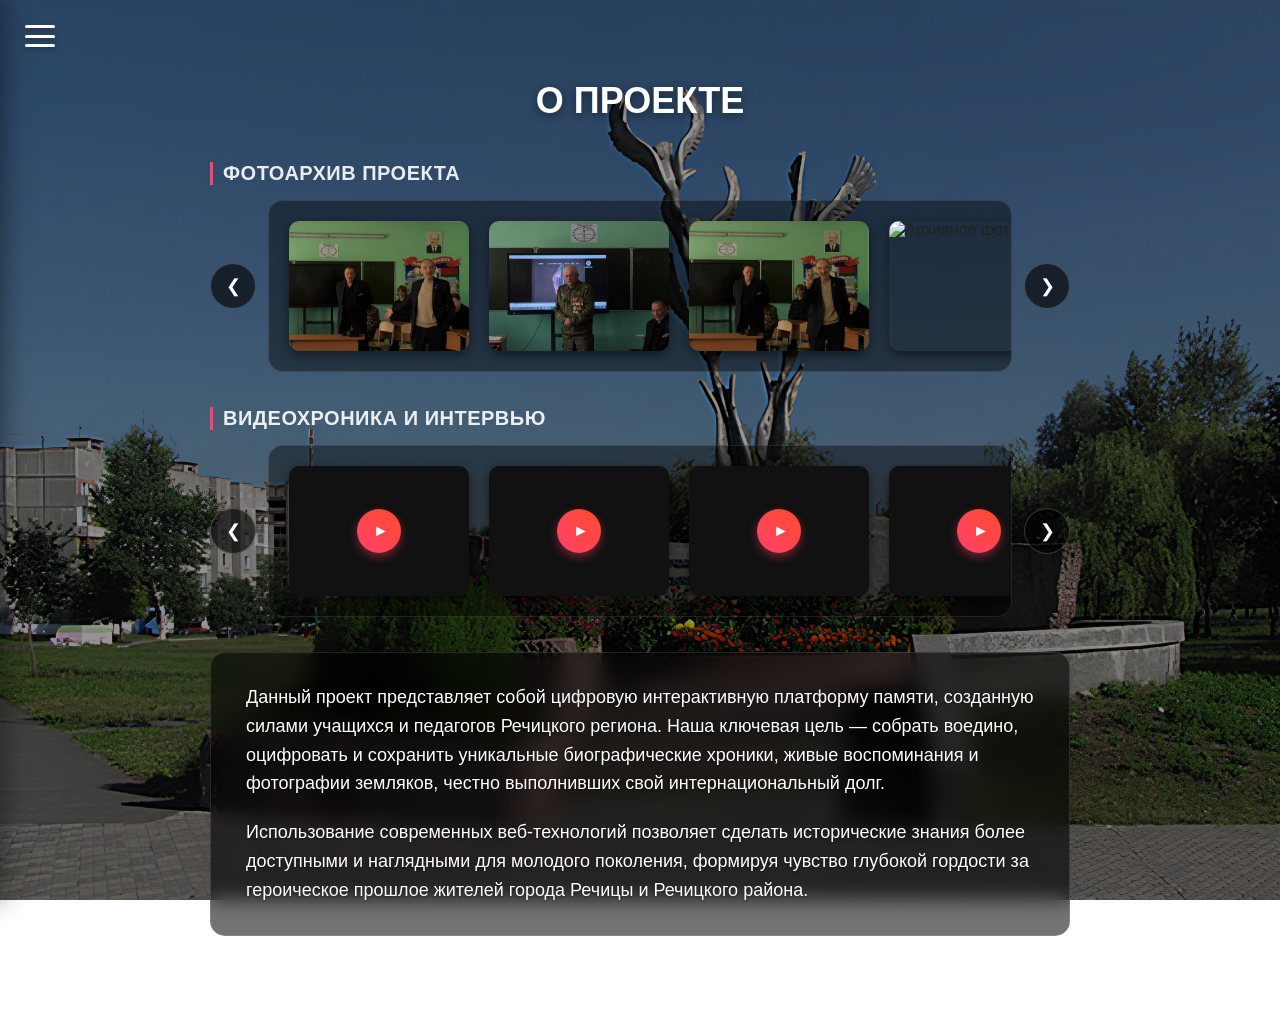
==== about.html @ 175cace3 "Add files via upload" ====
<!DOCTYPE html>
<html lang="ru">
<head>
    <meta charset="UTF-8">
    <meta name="viewport" content="width=device-width, initial-scale=1.0">
    <title>О проекте — У каждого времени свои герои</title>
    <link rel="stylesheet" href="style.css">
    <link href="https://googleapis.com" rel="stylesheet">
</head>
<body>

    <!-- МЕХАНИКА ВЫЕЗЖАЮЩЕГО МЕНЮ -->
    <input type="checkbox" id="menu-toggle" class="menu-checkbox">
    <label for="menu-toggle" class="hamburger-btn">
        <span></span>
        <span></span>
        <span></span>
    </label>

    <nav class="side-menu">
        <ul class="menu-links">
            <li><a href="about.html" class="active">О проекте</a></li>
            <li><a href="index.html">Главная</a></li>
            <li><a href="arhiv.html">Архив</a></li>
            <li><a href="authors.html">Авторы проекта </a></li>
            <li><a href="contacts.html">Контактная информация</a></li>
        </ul>
    </nav>

    <!-- ОСНОВНОЙ КОНТЕНТ СТРАНИЦЫ -->
    <main class="authors-container">
        <h1 class="authors-title">О проекте</h1>

        <!-- ГОРИЗОНТАЛЬНАЯ ЛЕНТА С ФОТОГРАФИЯМИ -->
        <h2 class="section-subtitle">Фотоархив проекта</h2>
        <section class="slider-wrapper">
            <button class="slider-btn prev-btn" onclick="scrollSlider(this, -1)">&#10094;</button>
            <div class="photo-tape-container">
                <div class="photo-tape">
                    <img src="archive1.jpg" alt="Архивное фото 1" class="zoomable-item" onclick="openLightbox(this.src, 'img')">
                    <img src="archive2.jpg" alt="Архивное фото 2" class="zoomable-item" onclick="openLightbox(this.src, 'img')">
                    <img src="archive3.jpg" alt="Архивное фото 3" class="zoomable-item" onclick="openLightbox(this.src, 'img')">
                    <img src="archive4.jpg" alt="Архивное фото 4" class="zoomable-item" onclick="openLightbox(this.src, 'img')">
                    <img src="archive5.jpg" alt="Архивное фото 5" class="zoomable-item" onclick="openLightbox(this.src, 'img')">
                </div>
            </div>
            <button class="slider-btn next-btn" onclick="scrollSlider(this, 1)">&#10095;</button>
        </section>

        <!-- НОВАЯ ГОРИЗОНТАЛЬНАЯ ЛЕНТА С ВИДЕО -->
        <h2 class="section-subtitle">Видеохроника и интервью</h2>
        <section class="slider-wrapper">
            <button class="slider-btn prev-btn" onclick="scrollSlider(this, -1)">&#10094;</button>
            <div class="photo-tape-container">
                <div class="photo-tape">
                    <!-- Вместо картинок используются превью видео-заглушки (клик запускает лайтбокс) -->
                    <div class="video-preview-box" onclick="openLightbox('video1.mp4', 'video')">
                        <span class="play-icon">&#9658;</span>
                        <video src="video1.mp4" muted preload="metadata"></video>
                    </div>
                    <div class="video-preview-box" onclick="openLightbox('video2.mp4', 'video')">
                        <span class="play-icon">&#9658;</span>
                        <video src="video2.mp4" muted preload="metadata"></video>
                    </div>
                    <div class="video-preview-box" onclick="openLightbox('video3.mp4', 'video')">
                        <span class="play-icon">&#9658;</span>
                        <video src="video3.mp4" muted preload="metadata"></video>
                    </div>
                    <div class="video-preview-box" onclick="openLightbox('video4.mp4', 'video')">
                        <span class="play-icon">&#9658;</span>
                        <video src="video4.mp4" muted preload="metadata"></video>
                    </div>
                </div>
            </div>
            <button class="slider-btn next-btn" onclick="scrollSlider(this, 1)">&#10095;</button>
        </section>

        <!-- ТЕКСТОВОЕ ОПИСАНИЕ -->
        <article class="about-text-block">
            <p>Данный проект представляет собой цифровую интерактивную платформу памяти, созданную силами учащихся и педагогов Речицкого региона. Наша ключевая цель — собрать воедино, оцифровать и сохранить уникальные биографические хроники, живые воспоминания и фотографии земляков, честно выполнивших свой интернациональный долг.</p>
            <p>Использование современных веб-технологий позволяет сделать исторические знания более доступными и наглядными для молодого поколения, формируя чувство глубокой гордости за героическое прошлое жителей города Речицы и Речицкого района.</p>
        </article>
    </main>

    <!-- ПОДВАЛ -->
    <footer class="bottom-line">
        <p>© 2026 Сайт разработан при поддержке клуба "БАГОР" ГУО "Средняя школа №7 г.Речицы"</p>
    </footer>

    <!-- УНИВЕРСАЛЬНОЕ МОДАЛЬНОЕ ОКНО ДЛЯ ПРОСМОТРА (ФОТО И ВИДЕО) -->
    <div id="photo-lightbox" class="lightbox" onclick="closeLightbox(event)">
        <span class="lightbox-close" onclick="closeLightbox(event)">&times;</span>
        
        <!-- Контейнер для картинок -->
        <img class="lightbox-content" id="lightbox-img" alt="Полноэкранный просмотр" style="display: none;">
        
        <!-- Контейнер под кастомное полноэкранное видео (без гугловского меню скачивания) -->
        <video class="lightbox-content video-custom-player" id="lightbox-video" controls controlsList="nodownload nofullscreen noremoteplayback" style="display: none;"></video>
    </div>

    <!-- УНИВЕРСАЛЬНЫЙ СКРИПТ УПРАВЛЕНИЯ -->
    <script>
        // Функция плавной прокрутки конкретной ленты (находит нужный контейнер относительно нажатой кнопки)
        function scrollSlider(buttonElement, direction) {
            const wrapper = buttonElement.closest('.slider-wrapper');
            const container = wrapper.querySelector('.photo-tape-container');
            const scrollAmount = 240; 
            if (container) {
                container.scrollBy({
                    left: direction * scrollAmount,
                    behavior: 'smooth'
                });
            }
        }

        // Функция открытия медиа (поддерживает типы 'img' и 'video')
        function openLightbox(src, type) {
            const lightbox = document.getElementById('photo-lightbox');
            const lightboxImg = document.getElementById('lightbox-img');
            const lightboxVideo = document.getElementById('lightbox-video');
            
            if (!lightbox) return;

            // Сбрасываем старые состояния
            lightboxImg.style.display = 'none';
            lightboxVideo.style.display = 'none';
            lightboxVideo.pause();

            if (type === 'img') {
                lightboxImg.src = src;
                lightboxImg.style.display = 'block';
            } else if (type === 'video') {
                lightboxVideo.src = src;
                lightboxVideo.style.display = 'block';
                lightboxVideo.play(); // Автозапуск при разворачивании
            }

            lightbox.style.display = 'flex'; 
            setTimeout(() => {
                lightbox.classList.add('active');
            }, 10);
            
            document.body.style.overflow = 'hidden'; 
        }

        // Функция закрытия с остановкой плеера
        function closeLightbox(event) {
            // Закрываем только если кликнули по фону или крестику (не по самому видео)
            if (event && event.target.id !== 'photo-lightbox' && !event.target.classList.contains('lightbox-close')) {
                return;
            }

            const lightbox = document.getElementById('photo-lightbox');
            const lightboxVideo = document.getElementById('lightbox-video');
            
            if (lightbox) {
                lightbox.classList.remove('active');
                if (lightboxVideo) {
                    lightboxVideo.pause(); // Ставим видео на паузу при сворачивании
                }
                setTimeout(() => {
                    lightbox.style.display = 'none';
                }, 300);
                
                document.body.style.overflow = ''; 
            }
        }

        // Закрытие по нажатию на клавишу Esc
        document.addEventListener('keydown', function(e) {
            if (e.key === 'Escape') {
                // Имитируем клик по фону для вызова закрытия
                const lightbox = document.getElementById('photo-lightbox');
                if(lightbox && lightbox.classList.contains('active')) {
                    lightbox.click();
                }
            }
        });
    </script>
</body>
</html>
---- style.css ----
/* ==========================================================================
   1. ОБЩИЕ СТИЛИ ДЛЯ ВСЕГО САЙТА (БАЗОВЫЕ НАСТРОЙКИ)
   ========================================================================== */
* {
    box-sizing: border-box;
}

body {
    margin: 0;
    padding: 0;
    font-family: Arial, sans-serif;
    color: #222222;
    background-image: linear-gradient(rgba(0,0,0,0.4), rgba(0,0,0,0.4)), url("background.jpg");
    background-size: cover;
    background-position: center;
    background-attachment: fixed;
    background-repeat: no-repeat;
    overflow-x: hidden;
}

/* Общий контейнер для страниц "Авторы" и "О проекте" */
.authors-container {
    max-width: 900px; 
    width: 100%;
    margin: 80px auto 40px auto; 
    padding: 0 20px;
}

/* Общие заголовки страниц */
.authors-title {
    font-family: 'Montserrat', sans-serif;
    font-size: 36px;
    font-weight: 800;
    text-transform: uppercase;
    color: #ffffff;
    margin-bottom: 40px;
    text-shadow: 0 3px 10px rgba(0, 0, 0, 0.5);
    text-align: center;
}

/* ==========================================================================
   2. МЕХАНИКА ВЫЕЗЖАЮЩЕГО МЕНЮ (ГАМБУРГЕР)
   ========================================================================== */
.menu-checkbox {
    display: none;
}

.hamburger-btn {
    position: fixed;
    top: 25px;
    left: 25px;
    width: 30px;
    height: 22px;
    display: flex;
    flex-direction: column;
    justify-content: space-between;
    cursor: pointer;
    z-index: 1000;
    transition: transform 0.3s ease;
}

.hamburger-btn span {
    display: block;
    width: 100%;
    height: 3px;
    background-color: #ffffff;
    border-radius: 2px;
    box-shadow: 0 2px 5px rgba(0,0,0,0.3);
    transition: all 0.3s ease-in-out;
}

.side-menu {
    position: fixed;
    top: 0;
    left: -280px; 
    width: 280px;
    height: 100vh;
    background-color: rgba(15, 15, 15, 0.6); 
    backdrop-filter: blur(15px);              
    -webkit-backdrop-filter: blur(15px);   
    padding: 90px 30px 30px 30px;
    box-shadow: 5px 0 25px rgba(0,0,0,0.4);
    border-right: 1px solid rgba(255, 255, 255, 0.08); 
    z-index: 999; 
    transition: left 0.4s cubic-bezier(0.1, 1, 0.1, 1); 
}

/* Анимация гамбургера при активации */
.menu-checkbox:checked ~ .side-menu {
    left: 0;
}

.menu-checkbox:checked ~ .hamburger-btn span:nth-child(1) {
    transform: translateY(9.5px) rotate(45deg);
}

.menu-checkbox:checked ~ .hamburger-btn span:nth-child(2) {
    opacity: 0; 
    transform: scale(0);
}

.menu-checkbox:checked ~ .hamburger-btn span:nth-child(3) {
    transform: translateY(-9.5px) rotate(-45deg);
}

/* Элементы навигации */
.menu-links {
    list-style: none;
    padding: 0;
    margin: 0;
}

.menu-links li {
    margin-bottom: 25px;
}

.menu-links a {
    font-family: 'Montserrat', sans-serif;
    font-size: 18px;
    font-weight: 700;
    color: rgba(255, 255, 255, 0.75);
    text-decoration: none;
    text-transform: uppercase;
    letter-spacing: 1px;
    transition: color 0.3s ease, padding-left 0.3s ease;
}

.menu-links a:hover {
    color: #ff4b2b; 
    padding-left: 8px; 
}

.menu-links a.active {
    color: #ffffff;
    border-left: 3px solid #ff416c;
    padding-left: 10px;
}

/* ==========================================================================
   3. ГЛАВНАЯ СТРАНИЦА (INDEX)
   ========================================================================== */
.main {
    min-height: 100vh;
    display: flex;
    flex-direction: column;
    justify-content: space-between; 
    align-items: center;
    text-align: center;
    color: white;
    padding: 20px 20px 15px 20px; 
}

.top-emblems {
    align-self: flex-start; 
    display: flex;
    align-items: center;
    gap: 20px;
    background-color: rgba(0, 0, 0, 0.35); 
    backdrop-filter: blur(5px);
    -webkit-backdrop-filter: blur(5px);
    padding: 10px 18px;
    border-radius: 10px;
    border: 1px solid rgba(255, 255, 255, 0.08);
    margin-left: 60px; 
    margin-top: 5px;   
    margin-bottom: 20px;
}

.emblems-wrapper {
    display: flex;
    gap: 20px;
}

.top-emblems .logo {
    width: 100px !important;       
    height: 100px !important;      
    object-fit: contain !important;
    filter: drop-shadow(0 2px 4px rgba(0,0,0,0.5));
}

.emblems-text {
    display: flex;
    flex-direction: column;
    text-align: left;
}

.emblems-text span {
    font-size: 14px;
    font-weight: bold;
    letter-spacing: 0.5px;
}

.emblems-text small {
    font-size: 11px;
    color: rgba(255, 255, 255, 0.7);
    margin-top: 2px;
}

.main-content {
    display: flex;
    flex-direction: column;
    align-items: center;
    max-width: 850px;
    width: 100%;
    margin-top: auto; 
    margin-bottom: auto; 
}

.main h1 {
    font-family: 'Montserrat', sans-serif;
    font-weight: 800;
    font-size: 52px;
    text-transform: uppercase;
    letter-spacing: 1px;
    text-shadow: 0 4px 12px rgba(0, 0, 0, 0.6);
    margin-top: 0;
    margin-bottom: 30px;
    line-height: 1.2;
}

.bottom-text {
    font-size: 18px;
    line-height: 1.6;
    margin-top: 0;
    margin-bottom: 35px;
    background-color: rgba(0, 0, 0, 0.55); 
    backdrop-filter: blur(10px);           
    -webkit-backdrop-filter: blur(10px);   
    padding: 24px 32px;                   
    border-radius: 12px;                  
    border: 1px solid rgba(255, 255, 255, 0.12); 
    text-shadow: 0 2px 4px rgba(0, 0, 0, 0.5);
}

.animated-btn {
    display: inline-block;
    padding: 15px 40px; 
    font-size: 18px;
    font-weight: bold;
    color: #ffffff;
    text-decoration: none;
    border-radius: 50px;
    background: linear-gradient(45deg, #ff416c, #ff4b2b);
    box-shadow: 0 4px 15px rgba(255, 75, 43, 0.3);
    cursor: pointer;
    transition: all 0.3s ease;
}

.animated-btn:hover {
    transform: translateY(-3px) scale(1.02);
    box-shadow: 0 8px 25px rgba(255, 75, 43, 0.5);
    filter: brightness(1.1);
}

.animated-btn:active {
    transform: translateY(-1px) scale(0.98);
    box-shadow: 0 2px 10px rgba(255, 75, 43, 0.4);
}

/* ==========================================================================
   4. СТРАНИЦА АРХИВА (ФИКС ВЫЕЗДА ЛЕНТ И ТЕКСТА ЗА РАМКИ КАРТОЧКИ)
   ========================================================================== */

/* Полупрозрачные карточки-плашки (идентичны странице Авторов) */
.transparent-card {
    display: grid;
    grid-template-columns: 220px minmax(0, 1fr); /* minmax(0, 1fr) — ЖЕСТКИЙ ФИКС: запрещает правой колонке раздуваться и выезжать за рамки */
    align-items: start;
    gap: 25px;
    box-sizing: border-box;
    background-color: rgba(0, 0, 0, 0.55);
    backdrop-filter: blur(10px);
    -webkit-backdrop-filter: blur(10px);
    padding: 20px;
    margin-bottom: 25px;
    border-radius: 15px;
    color: #ffffff;
    box-shadow: 0 8px 25px rgba(0, 0, 0, 0.4);
    width: 100%; /* Карточка строго держит ширину контейнера */
}

/* Рамка для портрета ветерана */
.archive-photo-box {
    width: 100%;
    aspect-ratio: 3 / 4;
    border-radius: 10px;
    overflow: hidden;
    box-shadow: 0 4px 12px rgba(0, 0, 0, 0.3);
}

.transparent-card .archive-photo-box .zoomable-item {
    width: 100%;
    height: 100%;
    object-fit: cover;
    cursor: zoom-in;
    transition: transform 0.3s ease;
}

/* Контейнер текстовых полей */
.transparent-card .text {
    display: flex;
    flex-direction: column;
    text-align: left;
    width: 100%; /* Текст не может быть шире колонки */
    overflow: hidden; /* Защита от вылезания букв */
}

.transparent-card .text h2 {
    font-family: 'Montserrat', sans-serif;
    font-weight: 700;
    font-size: 20px;
    color: #ffffff;
    margin: 0 0 5px 0;
    word-wrap: break-word; /* Если ФИО слишком длинное, оно перенесется, а не вылезет наружу */
}

/* Стилизация звания (Оригинальный фирменный красный цвет) */
.hero-rank {
    font-family: 'Montserrat', sans-serif;
    font-weight: 700;
    font-size: 13px;
    color: #ff4b2b;
    text-transform: uppercase;
    letter-spacing: 1px;
    margin-top: 0;
    margin-bottom: 15px;
}

.transparent-card .text p {
    font-size: 15px;
    line-height: 1.6;
    color: rgba(255, 255, 255, 0.85);
    margin: 15px 0 0 0;
    word-wrap: break-word; /* Фикс выезда длинного описания */
}

/* --- Внутренние мини-ленты (слайдеры) внутри карточек --- */
.card-mini-slider {
    width: 100%;
    margin-bottom: 12px;
    box-sizing: border-box;
}

.card-mini-slider:last-of-type {
    margin-bottom: 0;
}

/* Оболочка, изолирующая стрелки от основного грида */
.slider-inner-container {
    position: relative;
    display: flex;
    align-items: center;
    width: 100%;
}

.card-mini-slider .photo-tape-container {
    width: 100%;
    background-color: rgba(0, 0, 0, 0.25);
    padding: 8px 40px; /* Зазоры по бокам под абсолютные стрелки */
    border-radius: 8px;
    border: 1px solid rgba(255, 255, 255, 0.05);
    overflow-x: auto;
    scrollbar-width: none;
    box-sizing: border-box;
}

.card-mini-slider .photo-tape-container::-webkit-scrollbar {
    display: none;
}

.card-mini-slider .photo-tape {
    display: flex;
    gap: 12px;
    width: max-content; /* Картинки выстраиваются в линию внутри скрытого скролла */
}

/* Фиксированное центрирование стрелок прокрутки */
.card-mini-slider .slider-btn {
    position: absolute;
    top: 50%;
    transform: translateY(-50%);
    background: rgba(0, 0, 0, 0.7);
    border: 1px solid rgba(255, 255, 255, 0.15);
    color: #ffffff;
    font-size: 11px;
    width: 30px;
    height: 30px;
    border-radius: 50%;
    cursor: pointer;
    display: flex;
    align-items: center;
    justify-content: center;
    transition: all 0.2s ease;
    user-select: none;
    flex-shrink: 0;
    z-index: 5;
}

.card-mini-slider .prev-btn { left: 8px; }
.card-mini-slider .next-btn { right: 8px; }

.card-mini-slider .slider-btn:hover {
    background: #ff4b2b;
    border-color: #ff4b2b;
    transform: translateY(-50%) scale(1.1); 
    box-shadow: 0 0 10px rgba(255, 75, 43, 0.6);
}

/* Компактный размер элементов ленты внутри карточки */
.card-mini-slider .zoomable-item,
.card-mini-slider .video-preview-box {
    width: 110px;
    height: 75px;
    flex-shrink: 0;
    border-radius: 6px;
    box-shadow: 0 2px 6px rgba(0,0,0,0.3);
}

.card-mini-slider .video-preview-box {
    position: relative;
    background-color: #111111;
    overflow: hidden;
    cursor: zoom-in;
}

.card-mini-slider .video-preview-box video {
    width: 100%;
    height: 100%;
    object-fit: cover;
    opacity: 0.6;
}

.card-mini-slider .play-icon {
    position: absolute;
    top: 50%;
    left: 50%;
    transform: translate(-50%, -50%);
    width: 28px;
    height: 28px;
    background: linear-gradient(45deg, #ff416c, #ff4b2b);
    color: white;
    border-radius: 50%;
    display: flex;
    align-items: center;
    justify-content: center;
    font-size: 10px;
    padding-left: 2px;
    z-index: 2;
}

/* --- Механика скрытой биографии по кнопке --- */
.collapsible-wrapper {
    grid-column: 1 / -1;
    height: 0;
    overflow: hidden;
    transition: height 0.35s cubic-bezier(0.4, 0, 0.2, 1);
    width: 100%;
}

.collapsible-content {
    padding-top: 15px;
    border-top: 1px solid rgba(255, 255, 255, 0.1);
    margin-bottom: 5px;
}

.collapsible-content p {
    font-size: 15px;
    line-height: 1.6;
    color: rgba(255, 255, 255, 0.9);
    margin: 0;
    word-wrap: break-word; /* Фикс выезда текста развернутой биографии */
}

/* Кнопка "Узнать больше" */
.more-btn {
    grid-column: 1 / -1;
    justify-self: start;
    margin-top: 10px;
    padding: 10px 24px;
    font-family: 'Montserrat', sans-serif;
    font-size: 14px;
    font-weight: bold;
    color: #ffffff;
    text-transform: uppercase;
    letter-spacing: 0.5px;
    border: none;
    border-radius: 6px;
    background: linear-gradient(45deg, #ff416c, #ff4b2b);
    box-shadow: 0 4px 12px rgba(255, 75, 43, 0.2);
    cursor: pointer;
    transition: all 0.2s ease;
}

.more-btn:hover {
    transform: translateY(-2px);
    box-shadow: 0 6px 18px rgba(255, 75, 43, 0.4);
    filter: brightness(1.1);
}

.more-btn:active {
    transform: translateY(0);
}

/* --- Адаптивность для мобильных телефонов --- */
@media (max-width: 600px) {
    .transparent-card {
        grid-template-columns: 1fr; /* На мобилках перестраиваем в одну колонку */
        gap: 15px;
        padding: 20px;
    }

    .archive-photo-box {
        max-width: 180px;
        margin: 0 auto;
    }

    .transparent-card .text {
        text-align: center;
    }

    .transparent-card .text h2,
    .hero-rank {
        text-align: center;
    }

    .card-mini-slider .photo-tape {
        justify-content: center;
    }
    
    .card-mini-slider .slider-btn {
        display: none; /* Скрываем стрелки на мобильных устройствах, там листается пальцем */
    }

    .card-mini-slider .photo-tape-container {
        padding: 8px; /* Убираем боковые отступы на смартфонах */
    }

    .more-btn {
        justify-self: center;
        width: 100%;
        max-width: 240px;
    }
}



/* ==========================================================================
   5. СТРАНИЦА АВТОРОВ (AUTHORS)
   ========================================================================== */
.authors-list {
    display: flex;
    flex-direction: column;
    gap: 25px; 
}

.author-row-card {
    background-color: rgba(0, 0, 0, 0.55);
    backdrop-filter: blur(10px);
    -webkit-backdrop-filter: blur(10px);
    border: 1px solid rgba(255, 255, 255, 0.12);
    border-radius: 15px; 
    padding: 20px;
    display: grid;
    grid-template-columns: 220px 1fr; 
    gap: 25px;
    align-items: center; 
    text-align: left;
}

.author-photo-box {
    width: 100%;
    aspect-ratio: 4 / 3; 
    overflow: hidden;
    border-radius: 10px;
    background-color: rgba(255, 255, 255, 0.05);
}

.author-photo {
    width: 100%;
    height: 100%;
    object-fit: cover; 
}

.author-info-box h3 {
    font-family: 'Montserrat', sans-serif;
    font-size: 20px;
    font-weight: 700;
    color: #ffffff;
    margin: 0 0 10px 0;
}

.author-info-box p {
    font-size: 15px;
    line-height: 1.6;
    color: rgba(255, 255, 255, 0.85);
}

/* ==========================================================================
   6. СТРАНИЦА "О ПРОЕКТЕ" (КАРУСЕЛЬ И ТЕКСТОВОЙ БЛОК)
   ========================================================================== */
.slider-wrapper {
    display: flex;
    align-items: center;
    width: 100%;
    gap: 12px;
    margin-bottom: 35px;
}

.photo-tape-container {
    flex: 1;
    overflow-x: auto;
    background-color: rgba(0, 0, 0, 0.4);
    padding: 20px;
    border-radius: 15px;
    border: 1px solid rgba(255, 255, 255, 0.1);
    scrollbar-width: none; /* Скрытие скроллбара для Firefox */
}

.photo-tape-container::-webkit-scrollbar {
    display: none; /* Скрытие скроллбара для Chrome/Safari */
}

.photo-tape {
    display: flex;
    gap: 20px;
    width: max-content;
}

.zoomable-photo {
    width: 180px;
    height: 130px;
    object-fit: cover;
    border-radius: 10px;
    cursor: zoom-in;
    box-shadow: 0 4px 12px rgba(0,0,0,0.5);
    transition: transform 0.3s cubic-bezier(0.25, 1, 0.5, 1), filter 0.3s ease;
}

.zoomable-photo:hover {
    transform: scale(1.05);
    filter: brightness(1.1);
}

/* Стрелки прокрутки ленты */
.slider-btn {
    background: rgba(0, 0, 0, 0.6);
    border: 1px solid rgba(255, 255, 255, 0.2);
    color: #ffffff;
    font-size: 18px;
    width: 46px;
    height: 46px;
    border-radius: 50%;
    cursor: pointer;
    display: flex;
    align-items: center;
    justify-content: center;
    transition: all 0.2s ease;
    user-select: none;
flex-shrink: 0;
}
.slider-btn:hover {
background: #ff4b2b;
border-color: #ff4b2b;
transform: scale(1.1);
}
/* Описание проекта */
.about-text-block {
font-size: 18px;
line-height: 1.6;
text-align: left;
color: #ffffff;
background-color: rgba(0, 0, 0, 0.55);
backdrop-filter: blur(10px);
-webkit-backdrop-filter: blur(10px);
padding: 30px 35px;
border-radius: 15px;
border: 1px solid rgba(255, 255, 255, 0.12);
text-shadow: 0 1px 3px rgba(0, 0, 0, 0.5);
}
.about-text-block p {
margin-top: 0;
margin-bottom: 20px;
}
.about-text-block p:last-child {
margin-bottom: 0;
}
/* ==========================================================================
7. ПОЛНОЭКРАННЫЙ ПРОСМОТР ФОТОГРАФИЙ (LIGHTBOX)
========================================================================== */
.lightbox {
display: none;
position: fixed;
z-index: 2000;
left: 0;
top: 0;
width: 100%;
height: 100%;
background-color: rgba(0, 0, 0, 0);
backdrop-filter: blur(0px);
-webkit-backdrop-filter: blur(0px);
justify-content: center;
align-items: center;
cursor: zoom-out;
transition: background-color 0.3s ease, backdrop-filter 0.3s ease;
}
/* Плавная активация подложки через JS класс */
.lightbox.active {
background-color: rgba(0, 0, 0, 0.88);
backdrop-filter: blur(12px);
-webkit-backdrop-filter: blur(12px);
}
.lightbox-content {
max-width: 90%;
max-height: 85%;
object-fit: contain;
border-radius: 8px;
box-shadow: 0 12px 45px rgba(0, 0, 0, 0.8);
/* Начальная точка анимации (уменьшено и прозрачно) */
transform: scale(0.75);
opacity: 0;
transition: transform 0.35s cubic-bezier(0.34, 1.56, 0.64, 1), opacity 0.3s ease;
}
/* Плавный вылет картинки при добавлении класса active */
.lightbox.active .lightbox-content {
transform: scale(1);
opacity: 1;
}
/* Кнопка закрытия модального окна */
.lightbox-close {
position: absolute;
top: 25px;
right: 35px;
color: rgba(255, 255, 255, 0.6);
font-size: 50px;
font-weight: 300;
cursor: pointer;
line-height: 1;
z-index: 2001;
transition: color 0.2s ease, transform 0.2s ease;
}
.lightbox-close:hover {
color: #ff4b2b;
transform: scale(1.1);
}
/* ==========================================================================
8. ПОДВАЛ САЙТА (FOOTER)
========================================================================== */
.bottom-line {
width: 100%;
border-top: 1px solid rgba(255, 255, 255, 0.15);
padding: 20px 10px;
margin-top: 40px;
text-align: center;
}
.bottom-line p {
font-size: 14px;
color: rgba(255, 255, 255, 0.6);
margin: 0;
letter-spacing: 0.5px;
}
/* ==========================================================================
9. АДАПТИВНОСТЬ И СТИЛИ ДЛЯ МОБИЛЬНЫХ УСТРОЙСТВ
========================================================================== */
@media (max-width: 600px) {
.main {
padding: 70px 15px 15px 15px;
}
.hamburger-btn {
top: 15px;
left: 15px;
}
.side-menu {
width: 240px;
background-color: rgba(15, 15, 15, 0.85);
}
.top-emblems {
align-self: center;
margin-left: 0;
margin-top: 0;
margin-bottom: 15px;
}
.main h1 {
font-size: 32px;
margin-bottom: 20px;
}
.bottom-text {
font-size: 15px;
padding: 16px 20px;
margin-bottom: 25px;
}
.animated-btn {
padding: 12px 32px;
font-size: 16px;
}
.block {
display: flex;
flex-direction: column;
}
.block img {
width: 100%;
max-width: 350px;
}
.authors-title {
font-size: 28px;
margin-bottom: 25px;
}
.author-row-card {
grid-template-columns: 1fr;
text-align: center;
}
.author-photo-box {
max-width: 280px;
margin: 0 auto;
}
.about-text-block {
padding: 20px;
font-size: 16px;
}
/* Скрываем кнопки прокрутки на телефонах, так как лента отлично листается пальцем (swipe) */
.slider-btn {
display: none;
}
.slider-wrapper {
gap: 0;
}
.lightbox-close {
top: 15px;
right: 20px;
font-size: 40px;
}
}
/* ==========================================================================
   10. СТИЛИ ДЛЯ ЛЕНТЫ ВИДЕОРОЛИКОВ И КАСТОМНОГО ПЛЕЕРА
   ========================================================================== */

/* Подзаголовки для разделения лент фото и видео */
.section-subtitle {
    font-family: 'Montserrat', sans-serif;
    font-size: 20px;
    font-weight: 700;
    color: rgba(255, 255, 255, 0.9);
    text-align: left;
    margin-top: 10px;
    margin-bottom: 15px;
    text-transform: uppercase;
    letter-spacing: 0.5px;
    border-left: 3px solid #ff416c;
    padding-left: 10px;
}

/* Общий класс для кликабельных элементов ленты (фото и видео контейнеров) */
.zoomable-item {
    width: 180px;
    height: 130px;
    object-fit: cover;
    border-radius: 10px;
    cursor: zoom-in;
    box-shadow: 0 4px 12px rgba(0,0,0,0.5);
    transition: transform 0.3s cubic-bezier(0.25, 1, 0.5, 1), filter 0.3s ease;
}

.zoomable-item:hover {
    transform: scale(1.05);
    filter: brightness(1.1);
}

/* Контейнер превьюшки видео в ленте */
.video-preview-box {
    position: relative;
    width: 180px;
    height: 130px;
    border-radius: 10px;
    overflow: hidden;
    cursor: zoom-in;
    box-shadow: 0 4px 12px rgba(0,0,0,0.5);
    background-color: #111111;
    transition: transform 0.3s cubic-bezier(0.25, 1, 0.5, 1);
}

.video-preview-box video {
    width: 100%;
    height: 100%;
    object-fit: cover;
    opacity: 0.6; /* Слегка затемняем превью, чтобы выделить иконку запуска */
    transition: opacity 0.3s ease;
}

/* Кнопка PLAY по центру превью */
.play-icon {
    position: absolute;
    top: 50%;
    left: 50%;
    transform: translate(-50%, -50%);
    width: 44px;
    height: 44px;
    background: linear-gradient(45deg, #ff416c, #ff4b2b);
    color: white;
    border-radius: 50%;
    display: flex;
    align-items: center;
    justify-content: center;
    font-size: 16px;
    padding-left: 4px; /* Корректировка треугольника по центру */
    z-index: 2;
    box-shadow: 0 4px 10px rgba(255, 65, 108, 0.4);
    transition: transform 0.3s ease, background 0.3s ease;
}

.video-preview-box:hover {
    transform: scale(1.05);
}

.video-preview-box:hover video {
    opacity: 0.8;
}

.video-preview-box:hover .play-icon {
    transform: translate(-50%, -50%) scale(1.15);
    background: linear-gradient(45deg, #ff4b2b, #ff416c);
}

/* Кастомизация встроенного видеоплеера в модальном окне */
.video-custom-player {
    background-color: #000000;
    outline: none;
    border: 2px solid rgba(255, 255, 255, 0.1);
    max-width: 80% !important; /* Делаем видео чуть компактнее картинок для кинематографичности */
    aspect-ratio: 16 / 9;
}

/* Перекрашиваем полосу прокрутки встроенного HTML5 плеера под общую палитру сайта */
.video-custom-player::-webkit-media-controls-panel {
    background-image: linear-gradient(to top, rgba(15,15,15,0.95), rgba(30,30,30,0.85)) !important;
}

.video-custom-player::-webkit-media-controls-play-button,
.video-custom-player::-webkit-media-controls-current-time-display,
.video-custom-player::-webkit-media-controls-time-remaining-display,
.video-custom-player::-webkit-media-controls-timeline,
.video-custom-player::-webkit-media-controls-volume-slider,
.video-custom-player::-webkit-media-controls-mute-button {
    filter: invert(1) sepia(1) saturate(5) hue-rotate(330deg); /* Меняет дефолтный сине-серый цвет элементов на красный (#ff4b2b) */
}
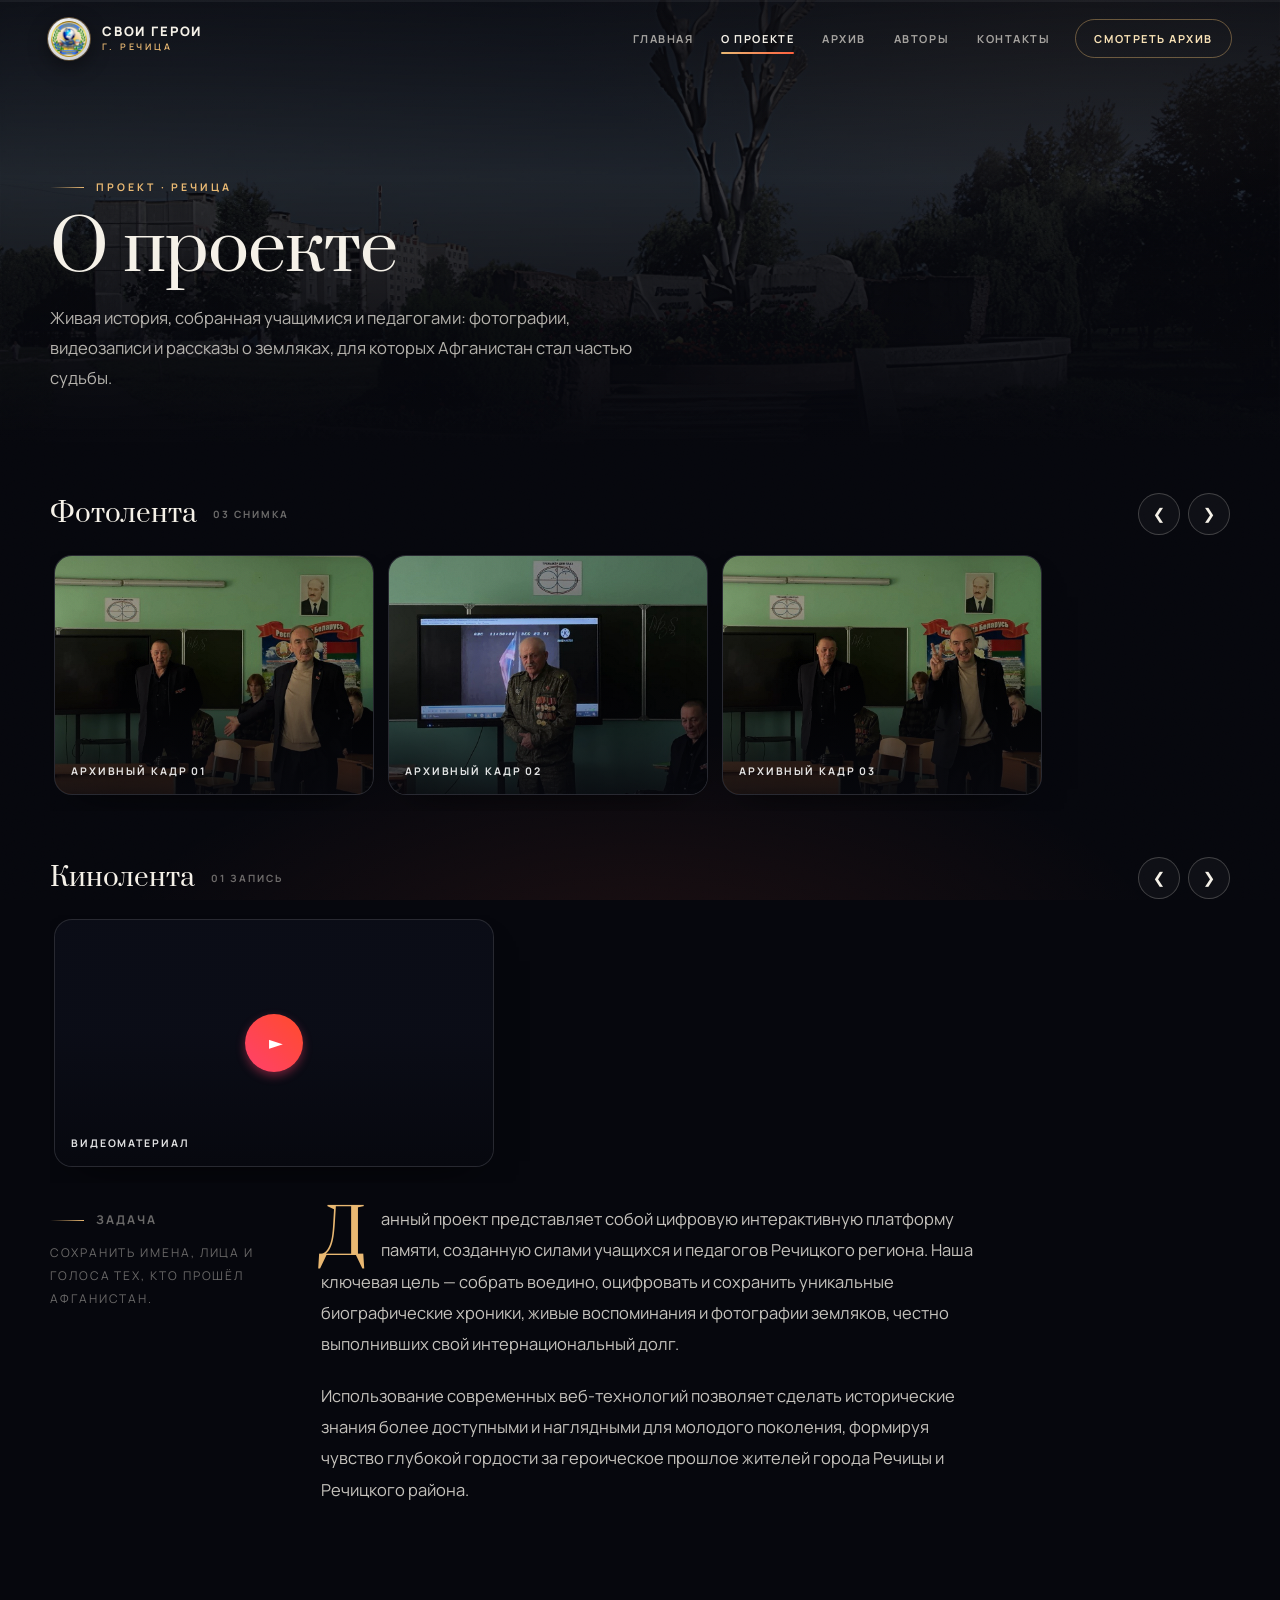
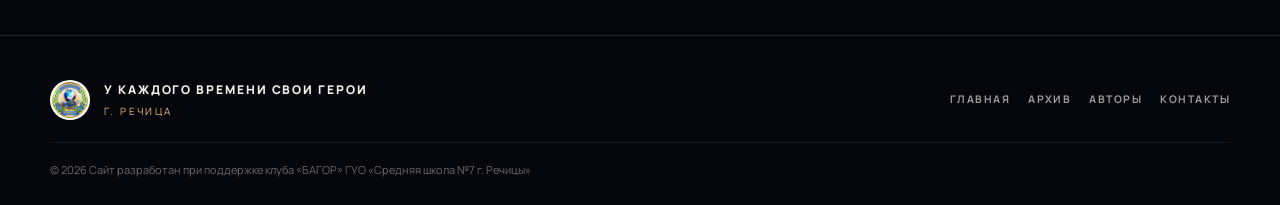
==== commit 0cf567e6: "Add files via upload" ====
--- a/about.html
+++ b/about.html
@@ -1,181 +1,211 @@
-<!DOCTYPE html>
-<html lang="ru">
-<head>
-    <meta charset="UTF-8">
-    <meta name="viewport" content="width=device-width, initial-scale=1.0">
-    <title>О проекте — У каждого времени свои герои</title>
-    <link rel="stylesheet" href="style.css">
-    <link href="https://googleapis.com" rel="stylesheet">
-</head>
-<body>
-
-    <!-- МЕХАНИКА ВЫЕЗЖАЮЩЕГО МЕНЮ -->
-    <input type="checkbox" id="menu-toggle" class="menu-checkbox">
-    <label for="menu-toggle" class="hamburger-btn">
-        <span></span>
-        <span></span>
-        <span></span>
-    </label>
-
-    <nav class="side-menu">
-        <ul class="menu-links">
-            <li><a href="about.html" class="active">О проекте</a></li>
-            <li><a href="index.html">Главная</a></li>
-            <li><a href="arhiv.html">Архив</a></li>
-            <li><a href="authors.html">Авторы проекта </a></li>
-            <li><a href="contacts.html">Контактная информация</a></li>
-        </ul>
-    </nav>
-
-    <!-- ОСНОВНОЙ КОНТЕНТ СТРАНИЦЫ -->
-    <main class="authors-container">
-        <h1 class="authors-title">О проекте</h1>
-
-        <!-- ГОРИЗОНТАЛЬНАЯ ЛЕНТА С ФОТОГРАФИЯМИ -->
-        <h2 class="section-subtitle">Фотоархив проекта</h2>
-        <section class="slider-wrapper">
-            <button class="slider-btn prev-btn" onclick="scrollSlider(this, -1)">&#10094;</button>
-            <div class="photo-tape-container">
-                <div class="photo-tape">
-                    <img src="archive1.jpg" alt="Архивное фото 1" class="zoomable-item" onclick="openLightbox(this.src, 'img')">
-                    <img src="archive2.jpg" alt="Архивное фото 2" class="zoomable-item" onclick="openLightbox(this.src, 'img')">
-                    <img src="archive3.jpg" alt="Архивное фото 3" class="zoomable-item" onclick="openLightbox(this.src, 'img')">
-                    <img src="archive4.jpg" alt="Архивное фото 4" class="zoomable-item" onclick="openLightbox(this.src, 'img')">
-                    <img src="archive5.jpg" alt="Архивное фото 5" class="zoomable-item" onclick="openLightbox(this.src, 'img')">
-                </div>
-            </div>
-            <button class="slider-btn next-btn" onclick="scrollSlider(this, 1)">&#10095;</button>
-        </section>
-
-        <!-- НОВАЯ ГОРИЗОНТАЛЬНАЯ ЛЕНТА С ВИДЕО -->
-        <h2 class="section-subtitle">Видеохроника и интервью</h2>
-        <section class="slider-wrapper">
-            <button class="slider-btn prev-btn" onclick="scrollSlider(this, -1)">&#10094;</button>
-            <div class="photo-tape-container">
-                <div class="photo-tape">
-                    <!-- Вместо картинок используются превью видео-заглушки (клик запускает лайтбокс) -->
-                    <div class="video-preview-box" onclick="openLightbox('video1.mp4', 'video')">
-                        <span class="play-icon">&#9658;</span>
-                        <video src="video1.mp4" muted preload="metadata"></video>
-                    </div>
-                    <div class="video-preview-box" onclick="openLightbox('video2.mp4', 'video')">
-                        <span class="play-icon">&#9658;</span>
-                        <video src="video2.mp4" muted preload="metadata"></video>
-                    </div>
-                    <div class="video-preview-box" onclick="openLightbox('video3.mp4', 'video')">
-                        <span class="play-icon">&#9658;</span>
-                        <video src="video3.mp4" muted preload="metadata"></video>
-                    </div>
-                    <div class="video-preview-box" onclick="openLightbox('video4.mp4', 'video')">
-                        <span class="play-icon">&#9658;</span>
-                        <video src="video4.mp4" muted preload="metadata"></video>
-                    </div>
-                </div>
-            </div>
-            <button class="slider-btn next-btn" onclick="scrollSlider(this, 1)">&#10095;</button>
-        </section>
-
-        <!-- ТЕКСТОВОЕ ОПИСАНИЕ -->
-        <article class="about-text-block">
-            <p>Данный проект представляет собой цифровую интерактивную платформу памяти, созданную силами учащихся и педагогов Речицкого региона. Наша ключевая цель — собрать воедино, оцифровать и сохранить уникальные биографические хроники, живые воспоминания и фотографии земляков, честно выполнивших свой интернациональный долг.</p>
-            <p>Использование современных веб-технологий позволяет сделать исторические знания более доступными и наглядными для молодого поколения, формируя чувство глубокой гордости за героическое прошлое жителей города Речицы и Речицкого района.</p>
-        </article>
-    </main>
-
-    <!-- ПОДВАЛ -->
-    <footer class="bottom-line">
-        <p>© 2026 Сайт разработан при поддержке клуба "БАГОР" ГУО "Средняя школа №7 г.Речицы"</p>
-    </footer>
-
-    <!-- УНИВЕРСАЛЬНОЕ МОДАЛЬНОЕ ОКНО ДЛЯ ПРОСМОТРА (ФОТО И ВИДЕО) -->
-    <div id="photo-lightbox" class="lightbox" onclick="closeLightbox(event)">
-        <span class="lightbox-close" onclick="closeLightbox(event)">&times;</span>
-        
-        <!-- Контейнер для картинок -->
-        <img class="lightbox-content" id="lightbox-img" alt="Полноэкранный просмотр" style="display: none;">
-        
-        <!-- Контейнер под кастомное полноэкранное видео (без гугловского меню скачивания) -->
-        <video class="lightbox-content video-custom-player" id="lightbox-video" controls controlsList="nodownload nofullscreen noremoteplayback" style="display: none;"></video>
-    </div>
-
-    <!-- УНИВЕРСАЛЬНЫЙ СКРИПТ УПРАВЛЕНИЯ -->
-    <script>
-        // Функция плавной прокрутки конкретной ленты (находит нужный контейнер относительно нажатой кнопки)
-        function scrollSlider(buttonElement, direction) {
-            const wrapper = buttonElement.closest('.slider-wrapper');
-            const container = wrapper.querySelector('.photo-tape-container');
-            const scrollAmount = 240; 
-            if (container) {
-                container.scrollBy({
-                    left: direction * scrollAmount,
-                    behavior: 'smooth'
-                });
-            }
-        }
-
-        // Функция открытия медиа (поддерживает типы 'img' и 'video')
-        function openLightbox(src, type) {
-            const lightbox = document.getElementById('photo-lightbox');
-            const lightboxImg = document.getElementById('lightbox-img');
-            const lightboxVideo = document.getElementById('lightbox-video');
-            
-            if (!lightbox) return;
-
-            // Сбрасываем старые состояния
-            lightboxImg.style.display = 'none';
-            lightboxVideo.style.display = 'none';
-            lightboxVideo.pause();
-
-            if (type === 'img') {
-                lightboxImg.src = src;
-                lightboxImg.style.display = 'block';
-            } else if (type === 'video') {
-                lightboxVideo.src = src;
-                lightboxVideo.style.display = 'block';
-                lightboxVideo.play(); // Автозапуск при разворачивании
-            }
-
-            lightbox.style.display = 'flex'; 
-            setTimeout(() => {
-                lightbox.classList.add('active');
-            }, 10);
-            
-            document.body.style.overflow = 'hidden'; 
-        }
-
-        // Функция закрытия с остановкой плеера
-        function closeLightbox(event) {
-            // Закрываем только если кликнули по фону или крестику (не по самому видео)
-            if (event && event.target.id !== 'photo-lightbox' && !event.target.classList.contains('lightbox-close')) {
-                return;
-            }
-
-            const lightbox = document.getElementById('photo-lightbox');
-            const lightboxVideo = document.getElementById('lightbox-video');
-            
-            if (lightbox) {
-                lightbox.classList.remove('active');
-                if (lightboxVideo) {
-                    lightboxVideo.pause(); // Ставим видео на паузу при сворачивании
-                }
-                setTimeout(() => {
-                    lightbox.style.display = 'none';
-                }, 300);
-                
-                document.body.style.overflow = ''; 
-            }
-        }
-
-        // Закрытие по нажатию на клавишу Esc
-        document.addEventListener('keydown', function(e) {
-            if (e.key === 'Escape') {
-                // Имитируем клик по фону для вызова закрытия
-                const lightbox = document.getElementById('photo-lightbox');
-                if(lightbox && lightbox.classList.contains('active')) {
-                    lightbox.click();
-                }
-            }
-        });
-    </script>
-</body>
-</html>
+<!DOCTYPE html>
+<html lang="ru">
+<head>
+    <meta charset="UTF-8">
+    <meta name="viewport" content="width=device-width, initial-scale=1.0">
+    <title>О проекте — У каждого времени свои герои</title>
+    <script>document.documentElement.classList.add('js');</script>
+    <link rel="icon" type="image/png" href="favicon.png">
+    <link rel="preconnect" href="https://fonts.googleapis.com">
+    <link rel="preconnect" href="https://fonts.gstatic.com" crossorigin>
+    <link href="https://fonts.googleapis.com/css2?family=Manrope:wght@400;500;600;700;800&family=Montserrat:wght@400;600;700;800&family=Prata&display=swap" rel="stylesheet">
+    <link rel="stylesheet" href="style.css">
+</head>
+<body>
+
+    <div class="scroll-progress"><span id="scrollBar"></span></div>
+
+    <header class="topbar" id="topbar">
+        <a class="brand" href="index.html" aria-label="На главную">
+            <span class="brand__mark"><img src="emblem2.png" alt=""></span>
+            <span class="brand__text">
+                <strong>Свои герои</strong>
+                <small>г. Речица</small>
+            </span>
+        </a>
+        <nav class="nav" id="nav" aria-label="Основная навигация">
+            <a class="nav__link" href="index.html">Главная</a>
+            <a class="nav__link is-active" href="about.html">О проекте</a>
+            <a class="nav__link" href="arhiv.html">Архив</a>
+            <a class="nav__link" href="authors.html">Авторы</a>
+            <a class="nav__link" href="contacts.html">Контакты</a>
+            <a class="nav__link nav__cta" href="arhiv.html">Смотреть архив</a>
+        </nav>
+        <button class="burger" id="burger" type="button" aria-label="Открыть меню" aria-expanded="false" aria-controls="nav">
+            <span></span>
+            <span></span>
+        </button>
+    </header>
+
+    <main>
+        <section class="page-hero">
+            <div class="shell">
+                <p class="eyebrow" data-reveal>Проект · Речица</p>
+                <h1 class="page-title" data-reveal style="--d:80ms">О проекте</h1>
+                <p class="page-lead" data-reveal style="--d:160ms">
+                    Живая история, собранная учащимися и педагогами: фотографии, видеозаписи и рассказы
+                    о земляках, для которых Афганистан стал частью судьбы.
+                </p>
+            </div>
+        </section>
+
+        <section class="page-body">
+            <div class="shell">
+                <div class="rail" data-reveal>
+                    <div class="rail__head">
+                        <h2 class="rail__title">Фотолента</h2>
+                        <span class="rail__count">03 снимка</span>
+                        <div class="rail__nav">
+                            <button class="rail__btn" type="button" onclick="scrollSlider(this, -1)" aria-label="Назад">&#10094;</button>
+                            <button class="rail__btn" type="button" onclick="scrollSlider(this, 1)" aria-label="Вперёд">&#10095;</button>
+                        </div>
+                    </div>
+                    <div class="rail__track">
+                        <figure class="tape-item" onclick="openLightbox('archive1.jpg', 'img')">
+                            <img src="archive1.jpg" alt="Архивный кадр 1">
+                            <figcaption class="tape-item__cap">Архивный кадр 01</figcaption>
+                        </figure>
+                        <figure class="tape-item" onclick="openLightbox('archive2.jpg', 'img')">
+                            <img src="archive2.jpg" alt="Архивный кадр 2">
+                            <figcaption class="tape-item__cap">Архивный кадр 02</figcaption>
+                        </figure>
+                        <figure class="tape-item" onclick="openLightbox('archive3.jpg', 'img')">
+                            <img src="archive3.jpg" alt="Архивный кадр 3">
+                            <figcaption class="tape-item__cap">Архивный кадр 03</figcaption>
+                        </figure>
+                    </div>
+                </div>
+
+                <div class="rail" data-reveal>
+                    <div class="rail__head">
+                        <h2 class="rail__title">Кинолента</h2>
+                        <span class="rail__count">01 запись</span>
+                        <div class="rail__nav">
+                            <button class="rail__btn" type="button" onclick="scrollSlider(this, -1)" aria-label="Назад">&#10094;</button>
+                            <button class="rail__btn" type="button" onclick="scrollSlider(this, 1)" aria-label="Вперёд">&#10095;</button>
+                        </div>
+                    </div>
+                    <div class="rail__track">
+                        <figure class="tape-item video-card" onclick="openLightbox('video1.mp4', 'video')">
+                            <video src="video1.mp4" muted preload="metadata"></video>
+                            <span class="play-icon">&#9658;</span>
+                            <figcaption class="tape-item__cap">Видеоматериал</figcaption>
+                        </figure>
+                    </div>
+                </div>
+
+                <div class="editorial" data-reveal>
+                    <div class="editorial__side">
+                        <p class="eyebrow">Задача</p>
+                        <p>Сохранить имена, лица и голоса тех, кто прошёл Афганистан.</p>
+                    </div>
+                    <div class="prose">
+                        <p>
+                            Данный проект представляет собой цифровую интерактивную платформу памяти,
+                            созданную силами учащихся и педагогов Речицкого региона. Наша ключевая цель —
+                            собрать воедино, оцифровать и сохранить уникальные биографические хроники,
+                            живые воспоминания и фотографии земляков, честно выполнивших свой
+                            интернациональный долг.
+                        </p>
+                        <p>
+                            Использование современных веб-технологий позволяет сделать исторические знания
+                            более доступными и наглядными для молодого поколения, формируя чувство глубокой
+                            гордости за героическое прошлое жителей города Речицы и Речицкого района.
+                        </p>
+                    </div>
+                </div>
+            </div>
+        </section>
+    </main>
+
+    <footer class="site-footer">
+        <div class="shell">
+            <div class="footer__grid">
+                <div class="footer__brand">
+                    <img src="emblem2.png" alt="">
+                    <div>
+                        <strong>У каждого времени свои герои</strong>
+                        <span>г. Речица</span>
+                    </div>
+                </div>
+                <nav class="footer__links" aria-label="Навигация в подвале">
+                    <a href="index.html">Главная</a>
+                    <a href="arhiv.html">Архив</a>
+                    <a href="authors.html">Авторы</a>
+                    <a href="contacts.html">Контакты</a>
+                </nav>
+            </div>
+            <p class="footer__note">
+                © 2026 Сайт разработан при поддержке клуба «БАГОР» ГУО «Средняя школа №7 г. Речицы»
+            </p>
+        </div>
+    </footer>
+
+    <div id="photo-lightbox" class="lightbox" onclick="closeLightbox(event)">
+        <span class="lightbox-close" onclick="closeLightbox(event)">&times;</span>
+        <img class="lightbox-content" id="lightbox-img" alt="Полноэкранный просмотр" style="display: none;">
+        <video class="lightbox-content video-custom-player" id="lightbox-video" controls controlsList="nodownload nofullscreen noremoteplayback" style="display: none;"></video>
+    </div>
+
+    <script>
+        function openLightbox(src, type) {
+            const lightbox = document.getElementById('photo-lightbox');
+            const lightboxImg = document.getElementById('lightbox-img');
+            const lightboxVideo = document.getElementById('lightbox-video');
+
+            if (!lightbox) return;
+
+            lightboxImg.style.display = 'none';
+            lightboxVideo.style.display = 'none';
+            lightboxVideo.pause();
+
+            if (type === 'img') {
+                lightboxImg.src = src;
+                lightboxImg.style.display = 'block';
+            } else if (type === 'video') {
+                lightboxVideo.src = src;
+                lightboxVideo.style.display = 'block';
+                lightboxVideo.play();
+            }
+
+            lightbox.style.display = 'flex';
+            setTimeout(() => {
+                lightbox.classList.add('active');
+            }, 10);
+
+            document.body.style.overflow = 'hidden';
+        }
+
+        function closeLightbox(event) {
+            if (event && event.target.id !== 'photo-lightbox' && !event.target.classList.contains('lightbox-close')) {
+                return;
+            }
+
+            const lightbox = document.getElementById('photo-lightbox');
+            const lightboxVideo = document.getElementById('lightbox-video');
+
+            if (lightbox) {
+                lightbox.classList.remove('active');
+                if (lightboxVideo) {
+                    lightboxVideo.pause();
+                }
+                setTimeout(() => {
+                    lightbox.style.display = 'none';
+                }, 300);
+
+                document.body.style.overflow = '';
+            }
+        }
+
+        document.addEventListener('keydown', function (e) {
+            if (e.key === 'Escape') {
+                const lightbox = document.getElementById('photo-lightbox');
+                if (lightbox && lightbox.classList.contains('active')) {
+                    lightbox.click();
+                }
+            }
+        });
+    </script>
+    <script src="script.js" defer></script>
+</body>
+</html>
--- a/style.css
+++ b/style.css
@@ -1,891 +1,2955 @@
-/* ==========================================================================
-   1. ОБЩИЕ СТИЛИ ДЛЯ ВСЕГО САЙТА (БАЗОВЫЕ НАСТРОЙКИ)
-   ========================================================================== */
-* {
+﻿
+
+:root {
+    --bg: #06070d;
+    --bg-soft: #0a0c16;
+    --surface: rgba(255, 255, 255, 0.035);
+    --surface-strong: rgba(255, 255, 255, 0.06);
+    --line: rgba(245, 241, 232, 0.12);
+    --line-strong: rgba(245, 241, 232, 0.22);
+    --ink: #f5f1e8;
+    --muted: rgba(245, 241, 232, 0.64);
+    --muted-soft: rgba(245, 241, 232, 0.42);
+    --gold: #e9b872;
+    --gold-light: #f9e2b6;
+    --ember: #ff5f3d;
+    --radius-xl: 30px;
+    --radius-lg: 20px;
+    --radius-md: 14px;
+    --font-body: 'Manrope', 'Segoe UI', system-ui, -apple-system, sans-serif;
+    --font-display: 'Prata', 'Times New Roman', Georgia, serif;
+    --font-ui: 'Montserrat', 'Manrope', sans-serif;
+    --shadow-lg: 0 40px 100px -28px rgba(0, 0, 0, 0.9);
+    --ease: cubic-bezier(0.22, 0.7, 0.2, 1);
+}
+
+*,
+*::before,
+*::after {
     box-sizing: border-box;
+}
+
+html {
+    scroll-behavior: smooth;
+    -webkit-text-size-adjust: 100%;
 }
 
 body {
     margin: 0;
+    min-height: 100svh;
+    font-family: var(--font-body);
+    font-size: 16px;
+    line-height: 1.6;
+    color: var(--ink);
+    background-color: var(--bg);
+    background-image:
+        radial-gradient(70% 50% at 12% -5%, rgba(233, 184, 114, 0.14), transparent 60%),
+        radial-gradient(60% 45% at 92% 18%, rgba(97, 106, 209, 0.12), transparent 62%),
+        radial-gradient(70% 45% at 50% 108%, rgba(255, 95, 61, 0.09), transparent 60%);
+    background-attachment: fixed;
+    overflow-x: hidden;
+}
+
+body::after {
+    content: "";
+    position: fixed;
+    inset: 0;
+    z-index: 9000;
+    pointer-events: none;
+    opacity: 0.05;
+    mix-blend-mode: overlay;
+    background-image: url("data:image/svg+xml,%3Csvg xmlns='http://www.w3.org/2000/svg' width='180' height='180'%3E%3Cfilter id='n'%3E%3CfeTurbulence type='fractalNoise' baseFrequency='0.9' numOctaves='3' stitchTiles='stitch'/%3E%3C/filter%3E%3Crect width='180' height='180' filter='url(%23n)'/%3E%3C/svg%3E");
+}
+
+::selection {
+    background: rgba(233, 184, 114, 0.3);
+    color: #fff;
+}
+
+img,
+video {
+    max-width: 100%;
+    display: block;
+}
+
+a {
+    color: inherit;
+    text-decoration: none;
+}
+
+button {
+    font: inherit;
+    color: inherit;
+}
+
+:focus-visible {
+    outline: 2px solid var(--gold);
+    outline-offset: 3px;
+    border-radius: 6px;
+}
+
+.shell {
+    width: min(1180px, calc(100% - 2 * clamp(16px, 4vw, 48px)));
+    margin-inline: auto;
+}
+
+.visually-hidden {
+    position: absolute;
+    width: 1px;
+    height: 1px;
+    margin: -1px;
     padding: 0;
-    font-family: Arial, sans-serif;
-    color: #222222;
-    background-image: linear-gradient(rgba(0,0,0,0.4), rgba(0,0,0,0.4)), url("background.jpg");
-    background-size: cover;
-    background-position: center;
-    background-attachment: fixed;
-    background-repeat: no-repeat;
-    overflow-x: hidden;
-}
-
-/* Общий контейнер для страниц "Авторы" и "О проекте" */
-.authors-container {
-    max-width: 900px; 
+    overflow: hidden;
+    clip: rect(0 0 0 0);
+    white-space: nowrap;
+    border: 0;
+}
+
+.scroll-progress {
+    position: fixed;
+    inset: 0 0 auto 0;
+    height: 2px;
+    z-index: 120;
+    background: rgba(255, 255, 255, 0.05);
+}
+
+.scroll-progress span {
+    display: block;
+    height: 100%;
     width: 100%;
-    margin: 80px auto 40px auto; 
-    padding: 0 20px;
-}
-
-/* Общие заголовки страниц */
-.authors-title {
-    font-family: 'Montserrat', sans-serif;
-    font-size: 36px;
-    font-weight: 800;
-    text-transform: uppercase;
-    color: #ffffff;
-    margin-bottom: 40px;
-    text-shadow: 0 3px 10px rgba(0, 0, 0, 0.5);
-    text-align: center;
-}
-
-/* ==========================================================================
-   2. МЕХАНИКА ВЫЕЗЖАЮЩЕГО МЕНЮ (ГАМБУРГЕР)
-   ========================================================================== */
-.menu-checkbox {
-    display: none;
-}
-
-.hamburger-btn {
+    transform: scaleX(0);
+    transform-origin: left center;
+    background: linear-gradient(90deg, rgba(233, 184, 114, 0.4), var(--gold), var(--ember));
+}
+
+.topbar {
     position: fixed;
-    top: 25px;
-    left: 25px;
-    width: 30px;
-    height: 22px;
-    display: flex;
-    flex-direction: column;
-    justify-content: space-between;
-    cursor: pointer;
-    z-index: 1000;
-    transition: transform 0.3s ease;
-}
-
-.hamburger-btn span {
-    display: block;
-    width: 100%;
-    height: 3px;
-    background-color: #ffffff;
-    border-radius: 2px;
-    box-shadow: 0 2px 5px rgba(0,0,0,0.3);
-    transition: all 0.3s ease-in-out;
-}
-
-.side-menu {
-    position: fixed;
-    top: 0;
-    left: -280px; 
-    width: 280px;
-    height: 100vh;
-    background-color: rgba(15, 15, 15, 0.6); 
-    backdrop-filter: blur(15px);              
-    -webkit-backdrop-filter: blur(15px);   
-    padding: 90px 30px 30px 30px;
-    box-shadow: 5px 0 25px rgba(0,0,0,0.4);
-    border-right: 1px solid rgba(255, 255, 255, 0.08); 
-    z-index: 999; 
-    transition: left 0.4s cubic-bezier(0.1, 1, 0.1, 1); 
-}
-
-/* Анимация гамбургера при активации */
-.menu-checkbox:checked ~ .side-menu {
-    left: 0;
-}
-
-.menu-checkbox:checked ~ .hamburger-btn span:nth-child(1) {
-    transform: translateY(9.5px) rotate(45deg);
-}
-
-.menu-checkbox:checked ~ .hamburger-btn span:nth-child(2) {
-    opacity: 0; 
-    transform: scale(0);
-}
-
-.menu-checkbox:checked ~ .hamburger-btn span:nth-child(3) {
-    transform: translateY(-9.5px) rotate(-45deg);
-}
-
-/* Элементы навигации */
-.menu-links {
-    list-style: none;
-    padding: 0;
-    margin: 0;
-}
-
-.menu-links li {
-    margin-bottom: 25px;
-}
-
-.menu-links a {
-    font-family: 'Montserrat', sans-serif;
-    font-size: 18px;
-    font-weight: 700;
-    color: rgba(255, 255, 255, 0.75);
-    text-decoration: none;
-    text-transform: uppercase;
-    letter-spacing: 1px;
-    transition: color 0.3s ease, padding-left 0.3s ease;
-}
-
-.menu-links a:hover {
-    color: #ff4b2b; 
-    padding-left: 8px; 
-}
-
-.menu-links a.active {
-    color: #ffffff;
-    border-left: 3px solid #ff416c;
-    padding-left: 10px;
-}
-
-/* ==========================================================================
-   3. ГЛАВНАЯ СТРАНИЦА (INDEX)
-   ========================================================================== */
-.main {
-    min-height: 100vh;
-    display: flex;
-    flex-direction: column;
-    justify-content: space-between; 
-    align-items: center;
-    text-align: center;
-    color: white;
-    padding: 20px 20px 15px 20px; 
-}
-
-.top-emblems {
-    align-self: flex-start; 
+    inset: 0 0 auto 0;
+    z-index: 110;
     display: flex;
     align-items: center;
     gap: 20px;
-    background-color: rgba(0, 0, 0, 0.35); 
-    backdrop-filter: blur(5px);
-    -webkit-backdrop-filter: blur(5px);
-    padding: 10px 18px;
-    border-radius: 10px;
-    border: 1px solid rgba(255, 255, 255, 0.08);
-    margin-left: 60px; 
-    margin-top: 5px;   
-    margin-bottom: 20px;
-}
-
-.emblems-wrapper {
-    display: flex;
-    gap: 20px;
-}
-
-.top-emblems .logo {
-    width: 100px !important;       
-    height: 100px !important;      
-    object-fit: contain !important;
-    filter: drop-shadow(0 2px 4px rgba(0,0,0,0.5));
-}
-
-.emblems-text {
+    height: 78px;
+    padding: 0 clamp(16px, 4vw, 48px);
+    border-bottom: 1px solid transparent;
+    transition: height 0.4s var(--ease), background-color 0.4s ease, border-color 0.4s ease,
+        backdrop-filter 0.4s ease;
+}
+
+.topbar.is-scrolled {
+    height: 66px;
+    background: rgba(6, 7, 13, 0.72);
+    border-bottom-color: var(--line);
+    backdrop-filter: blur(20px) saturate(1.2);
+    -webkit-backdrop-filter: blur(20px) saturate(1.2);
+}
+
+.brand {
+    display: inline-flex;
+    align-items: center;
+    gap: 12px;
+    min-width: 0;
+}
+
+.brand__mark {
+    width: 42px;
+    height: 42px;
+    flex: 0 0 auto;
+    padding: 3px;
+    border-radius: 50%;
+    background: radial-gradient(circle at 30% 20%, rgba(255, 255, 255, 0.95), rgba(255, 255, 255, 0.78));
+    box-shadow: 0 6px 20px rgba(0, 0, 0, 0.45), 0 0 0 1px rgba(233, 184, 114, 0.45);
+    transition: transform 0.5s var(--ease), box-shadow 0.4s ease;
+}
+
+.brand:hover .brand__mark {
+    transform: rotate(-6deg) scale(1.04);
+    box-shadow: 0 8px 26px rgba(0, 0, 0, 0.55), 0 0 0 1px rgba(233, 184, 114, 0.8);
+}
+
+.brand__mark img {
+    width: 100%;
+    height: 100%;
+    object-fit: contain;
+    border-radius: 50%;
+}
+
+.brand__text {
     display: flex;
     flex-direction: column;
-    text-align: left;
-}
-
-.emblems-text span {
-    font-size: 14px;
-    font-weight: bold;
-    letter-spacing: 0.5px;
-}
-
-.emblems-text small {
+    line-height: 1.15;
+    min-width: 0;
+}
+
+.brand__text strong {
+    font-size: 13px;
+    font-weight: 800;
+    letter-spacing: 0.14em;
+    text-transform: uppercase;
+    white-space: nowrap;
+}
+
+.brand__text small {
+    margin-top: 3px;
+    font-size: 9px;
+    font-weight: 600;
+    letter-spacing: 0.32em;
+    text-transform: uppercase;
+    color: var(--gold);
+}
+
+.nav {
+    margin-left: auto;
+    display: flex;
+    align-items: center;
+    gap: 2px;
+}
+
+.nav__link {
+    position: relative;
+    padding: 10px 13px;
+    border-radius: 999px;
     font-size: 11px;
-    color: rgba(255, 255, 255, 0.7);
-    margin-top: 2px;
-}
-
-.main-content {
+    font-weight: 700;
+    letter-spacing: 0.14em;
+    text-transform: uppercase;
+    color: var(--muted);
+    transition: color 0.25s ease, background-color 0.25s ease;
+}
+
+.nav__link::after {
+    content: "";
+    position: absolute;
+    left: 13px;
+    right: 13px;
+    bottom: 3px;
+    height: 2px;
+    border-radius: 2px;
+    background: linear-gradient(90deg, var(--gold), var(--ember));
+    transform: scaleX(0);
+    transform-origin: left center;
+    transition: transform 0.35s var(--ease);
+}
+
+.nav__link:hover {
+    color: var(--ink);
+    background: rgba(255, 255, 255, 0.05);
+}
+
+.nav__link.is-active {
+    color: var(--ink);
+}
+
+.nav__link.is-active::after {
+    transform: scaleX(1);
+}
+
+.nav__cta {
+    margin-left: 10px;
+    padding: 10px 18px;
+    border: 1px solid rgba(233, 184, 114, 0.4);
+    border-radius: 999px;
+    color: var(--gold-light);
+}
+
+.nav__cta::after {
+    display: none;
+}
+
+.nav__cta:hover {
+    background: rgba(233, 184, 114, 0.12);
+    border-color: rgba(233, 184, 114, 0.75);
+    color: #fff;
+}
+
+.burger {
+    display: none;
+    position: relative;
+    z-index: 130;
+    width: 46px;
+    height: 46px;
+    margin-left: auto;
+    padding: 0;
+    border: 1px solid var(--line);
+    border-radius: 50%;
+    background: rgba(255, 255, 255, 0.04);
+    cursor: pointer;
+    transition: background-color 0.25s ease, border-color 0.25s ease;
+}
+
+.burger span {
+    position: absolute;
+    left: 14px;
+    right: 14px;
+    height: 2px;
+    border-radius: 2px;
+    background: var(--ink);
+    transition: transform 0.4s var(--ease), opacity 0.2s ease, top 0.3s ease;
+}
+
+.burger span:nth-child(1) {
+    top: 18px;
+}
+
+.burger span:nth-child(2) {
+    top: 26px;
+}
+
+.burger.is-open {
+    border-color: rgba(233, 184, 114, 0.6);
+}
+
+.burger.is-open span:nth-child(1) {
+    top: 22px;
+    transform: rotate(45deg);
+}
+
+.burger.is-open span:nth-child(2) {
+    top: 22px;
+    transform: rotate(-45deg);
+}
+
+.btn {
+    position: relative;
+    display: inline-flex;
+    align-items: center;
+    gap: 12px;
+    padding: 16px 30px;
+    border: 1px solid transparent;
+    border-radius: 999px;
+    font-family: var(--font-body);
+    font-size: 13px;
+    font-weight: 800;
+    letter-spacing: 0.08em;
+    text-transform: uppercase;
+    cursor: pointer;
+    overflow: hidden;
+    transition: transform 0.35s var(--ease), box-shadow 0.35s ease, background-color 0.3s ease,
+        border-color 0.3s ease;
+}
+
+.btn::after {
+    content: "";
+    position: absolute;
+    inset: 0;
+    background: linear-gradient(115deg, transparent 32%, rgba(255, 255, 255, 0.45) 50%, transparent 68%);
+    transform: translateX(-130%);
+    transition: transform 0.9s var(--ease);
+    pointer-events: none;
+}
+
+.btn:hover::after {
+    transform: translateX(130%);
+}
+
+.btn--primary {
+    color: #1a1206;
+    background: linear-gradient(120deg, #f9e2b6, var(--gold) 55%, #f3a87c);
+    box-shadow: 0 14px 40px -14px rgba(233, 184, 114, 0.75);
+}
+
+.btn--primary:hover {
+    transform: translateY(-3px);
+    box-shadow: 0 22px 50px -16px rgba(233, 184, 114, 0.85);
+}
+
+.btn--ghost {
+    color: var(--ink);
+    background: rgba(255, 255, 255, 0.04);
+    border-color: var(--line-strong);
+    backdrop-filter: blur(8px);
+    -webkit-backdrop-filter: blur(8px);
+}
+
+.btn--ghost:hover {
+    transform: translateY(-3px);
+    background: rgba(255, 255, 255, 0.08);
+    border-color: rgba(233, 184, 114, 0.55);
+}
+
+.btn__arrow {
+    display: inline-flex;
+    align-items: center;
+    justify-content: center;
+    width: 22px;
+    height: 22px;
+    border-radius: 50%;
+    font-size: 12px;
+    background: rgba(26, 18, 6, 0.12);
+    transition: transform 0.35s var(--ease);
+}
+
+.btn--ghost .btn__arrow {
+    background: rgba(255, 255, 255, 0.08);
+}
+
+.btn:hover .btn__arrow {
+    transform: translateX(4px);
+}
+
+.eyebrow {
+    display: inline-flex;
+    align-items: center;
+    gap: 12px;
+    margin: 0 0 18px;
+    font-size: 10.5px;
+    font-weight: 700;
+    letter-spacing: 0.28em;
+    text-transform: uppercase;
+    color: var(--gold);
+}
+
+.eyebrow::before {
+    content: "";
+    width: 34px;
+    height: 1px;
+    background: linear-gradient(90deg, transparent, var(--gold));
+}
+
+.section {
+    position: relative;
+    padding: clamp(64px, 9vw, 118px) 0;
+}
+
+.section--tight {
+    padding: clamp(40px, 6vw, 70px) 0;
+}
+
+.section-title {
+    margin: 0;
+    font-family: var(--font-display);
+    font-weight: 400;
+    font-size: clamp(30px, 4.4vw, 50px);
+    line-height: 1.1;
+    letter-spacing: -0.01em;
+}
+
+.section-lead {
+    max-width: 54ch;
+    margin: 16px 0 0;
+    font-size: 16.5px;
+    line-height: 1.75;
+    color: var(--muted);
+}
+
+.gold {
+    background: linear-gradient(92deg, #f7d9a4 0%, var(--gold) 44%, #f2a06d 100%);
+    -webkit-background-clip: text;
+    background-clip: text;
+    color: transparent;
+}
+
+.hero {
+    position: relative;
+    isolation: isolate;
     display: flex;
     flex-direction: column;
-    align-items: center;
-    max-width: 850px;
-    width: 100%;
-    margin-top: auto; 
-    margin-bottom: auto; 
-}
-
-.main h1 {
-    font-family: 'Montserrat', sans-serif;
-    font-weight: 800;
-    font-size: 52px;
-    text-transform: uppercase;
-    letter-spacing: 1px;
-    text-shadow: 0 4px 12px rgba(0, 0, 0, 0.6);
-    margin-top: 0;
-    margin-bottom: 30px;
-    line-height: 1.2;
-}
-
-.bottom-text {
-    font-size: 18px;
-    line-height: 1.6;
-    margin-top: 0;
-    margin-bottom: 35px;
-    background-color: rgba(0, 0, 0, 0.55); 
-    backdrop-filter: blur(10px);           
-    -webkit-backdrop-filter: blur(10px);   
-    padding: 24px 32px;                   
-    border-radius: 12px;                  
-    border: 1px solid rgba(255, 255, 255, 0.12); 
-    text-shadow: 0 2px 4px rgba(0, 0, 0, 0.5);
-}
-
-.animated-btn {
-    display: inline-block;
-    padding: 15px 40px; 
-    font-size: 18px;
-    font-weight: bold;
-    color: #ffffff;
-    text-decoration: none;
-    border-radius: 50px;
-    background: linear-gradient(45deg, #ff416c, #ff4b2b);
-    box-shadow: 0 4px 15px rgba(255, 75, 43, 0.3);
-    cursor: pointer;
-    transition: all 0.3s ease;
-}
-
-.animated-btn:hover {
-    transform: translateY(-3px) scale(1.02);
-    box-shadow: 0 8px 25px rgba(255, 75, 43, 0.5);
-    filter: brightness(1.1);
-}
-
-.animated-btn:active {
-    transform: translateY(-1px) scale(0.98);
-    box-shadow: 0 2px 10px rgba(255, 75, 43, 0.4);
-}
-
-/* ==========================================================================
-   4. СТРАНИЦА АРХИВА (ФИКС ВЫЕЗДА ЛЕНТ И ТЕКСТА ЗА РАМКИ КАРТОЧКИ)
-   ========================================================================== */
-
-/* Полупрозрачные карточки-плашки (идентичны странице Авторов) */
-.transparent-card {
-    display: grid;
-    grid-template-columns: 220px minmax(0, 1fr); /* minmax(0, 1fr) — ЖЕСТКИЙ ФИКС: запрещает правой колонке раздуваться и выезжать за рамки */
-    align-items: start;
-    gap: 25px;
-    box-sizing: border-box;
-    background-color: rgba(0, 0, 0, 0.55);
-    backdrop-filter: blur(10px);
-    -webkit-backdrop-filter: blur(10px);
-    padding: 20px;
-    margin-bottom: 25px;
-    border-radius: 15px;
-    color: #ffffff;
-    box-shadow: 0 8px 25px rgba(0, 0, 0, 0.4);
-    width: 100%; /* Карточка строго держит ширину контейнера */
-}
-
-/* Рамка для портрета ветерана */
-.archive-photo-box {
-    width: 100%;
-    aspect-ratio: 3 / 4;
-    border-radius: 10px;
+    justify-content: flex-end;
+    min-height: 100svh;
+    padding: 150px 0 clamp(32px, 6vh, 64px);
     overflow: hidden;
-    box-shadow: 0 4px 12px rgba(0, 0, 0, 0.3);
-}
-
-.transparent-card .archive-photo-box .zoomable-item {
+}
+
+.hero__bg {
+    position: absolute;
+    inset: 0;
+    z-index: -3;
+    overflow: hidden;
+}
+
+.hero__bg img {
     width: 100%;
     height: 100%;
     object-fit: cover;
-    cursor: zoom-in;
-    transition: transform 0.3s ease;
-}
-
-/* Контейнер текстовых полей */
-.transparent-card .text {
+    object-position: center 60%;
+    filter: saturate(0.72) contrast(1.06) brightness(0.72);
+    transform: scale(1.08);
+    animation: heroDrift 28s ease-in-out infinite alternate;
+}
+
+.hero__veil {
+    position: absolute;
+    inset: 0;
+    z-index: -2;
+    background:
+        linear-gradient(180deg, rgba(6, 7, 13, 0.76) 0%, rgba(6, 7, 13, 0.3) 26%, rgba(6, 7, 13, 0.66) 64%, var(--bg) 100%),
+        radial-gradient(80% 60% at 82% 12%, rgba(233, 184, 114, 0.2), transparent 62%),
+        radial-gradient(70% 50% at 8% 90%, rgba(255, 95, 61, 0.12), transparent 65%);
+}
+
+.hero__glow {
+    position: absolute;
+    inset: -10%;
+    z-index: -1;
+    pointer-events: none;
+    background: radial-gradient(560px circle at var(--mx, 70%) var(--my, 30%), rgba(255, 168, 104, 0.14), transparent 62%);
+    transition: background 0.2s linear;
+}
+
+.hero__inner {
     display: flex;
     flex-direction: column;
-    text-align: left;
-    width: 100%; /* Текст не может быть шире колонки */
-    overflow: hidden; /* Защита от вылезания букв */
-}
-
-.transparent-card .text h2 {
-    font-family: 'Montserrat', sans-serif;
+    align-items: flex-start;
+}
+
+.hero__emblems {
+    display: flex;
+    align-items: center;
+    gap: 14px;
+    margin-bottom: clamp(28px, 5vh, 52px);
+}
+
+.emblem-tag {
+    display: inline-flex;
+    align-items: center;
+    height: 46px;
+    padding: 5px 12px;
+    border-radius: 12px;
+    background: rgba(255, 255, 255, 0.92);
+    box-shadow: 0 10px 30px -12px rgba(0, 0, 0, 0.7);
+}
+
+.emblem-tag img {
+    height: 100%;
+    width: auto;
+    object-fit: contain;
+}
+
+.emblem-round {
+    display: inline-flex;
+    align-items: center;
+    justify-content: center;
+    width: 58px;
+    height: 58px;
+    padding: 2px;
+    border-radius: 50%;
+    background: rgba(255, 255, 255, 0.92);
+    box-shadow: 0 10px 30px -12px rgba(0, 0, 0, 0.7), 0 0 0 1px rgba(233, 184, 114, 0.45);
+}
+
+.emblem-round img {
+    width: 100%;
+    height: 100%;
+    object-fit: contain;
+    border-radius: 50%;
+}
+
+.hero__title {
+    max-width: 14ch;
+    margin: 0;
+    font-family: var(--font-display);
+    font-weight: 400;
+    font-size: clamp(40px, min(7.2vw, 9.6vh), 96px);
+    line-height: 1.02;
+    letter-spacing: -0.015em;
+    text-shadow: 0 30px 80px rgba(0, 0, 0, 0.6);
+}
+
+.hero__title .line {
+    display: block;
+    overflow: hidden;
+    padding-bottom: 0.06em;
+}
+
+.hero__title .line > span {
+    display: block;
+    transform: translateY(110%);
+    animation: lineUp 1.05s var(--ease) forwards;
+}
+
+.hero__title .line:nth-child(1) > span { animation-delay: 0.1s; }
+.hero__title .line:nth-child(2) > span { animation-delay: 0.22s; }
+.hero__title .line:nth-child(3) > span { animation-delay: 0.34s; }
+
+@keyframes lineUp {
+    to {
+        transform: translateY(0);
+    }
+}
+
+.hero__title-soft {
+    color: rgba(245, 241, 232, 0.55);
+    font-style: italic;
+}
+
+.hero__lead {
+    max-width: 60ch;
+    margin: clamp(22px, 3.5vh, 34px) 0 0;
+    font-size: clamp(15px, 1.35vw, 17.5px);
+    line-height: 1.8;
+    color: rgba(245, 241, 232, 0.78);
+    text-shadow: 0 2px 18px rgba(0, 0, 0, 0.5);
+}
+
+.hero__actions {
+    display: flex;
+    flex-wrap: wrap;
+    gap: 14px;
+    margin-top: clamp(26px, 4vh, 40px);
+}
+
+.hero__stats {
+    display: flex;
+    flex-wrap: wrap;
+    width: min(760px, 100%);
+    margin-top: clamp(34px, 5vh, 56px);
+    padding-top: 22px;
+    border-top: 1px solid var(--line);
+}
+
+.stat {
+    flex: 1 1 140px;
+    min-width: 0;
+    padding-right: 22px;
+}
+
+.stat + .stat {
+    padding-left: 22px;
+    border-left: 1px solid var(--line);
+}
+
+.stat b {
+    display: block;
+    font-family: var(--font-display);
+    font-weight: 400;
+    font-size: clamp(26px, 2.6vw, 34px);
+    line-height: 1.15;
+    color: var(--gold-light);
+}
+
+.stat span {
+    display: block;
+    margin-top: 4px;
+    font-size: 9.5px;
     font-weight: 700;
-    font-size: 20px;
-    color: #ffffff;
-    margin: 0 0 5px 0;
-    word-wrap: break-word; /* Если ФИО слишком длинное, оно перенесется, а не вылезет наружу */
-}
-
-/* Стилизация звания (Оригинальный фирменный красный цвет) */
+    letter-spacing: 0.22em;
+    text-transform: uppercase;
+    color: var(--muted-soft);
+}
+
+.scroll-cue {
+    position: absolute;
+    right: clamp(16px, 4vw, 48px);
+    bottom: 34px;
+    display: inline-flex;
+    align-items: center;
+    gap: 12px;
+    font-size: 9px;
+    font-weight: 700;
+    letter-spacing: 0.3em;
+    text-transform: uppercase;
+    color: var(--muted-soft);
+}
+
+.scroll-cue i {
+    position: relative;
+    display: block;
+    width: 1px;
+    height: 46px;
+    background: rgba(255, 255, 255, 0.14);
+    overflow: hidden;
+}
+
+.scroll-cue i::after {
+    content: "";
+    position: absolute;
+    inset: 0;
+    background: linear-gradient(180deg, transparent, var(--gold));
+    animation: cueDrop 2.4s var(--ease) infinite;
+}
+
+@keyframes cueDrop {
+    0% { transform: translateY(-100%); }
+    60%, 100% { transform: translateY(100%); }
+}
+
+.intro-grid {
+    display: grid;
+    grid-template-columns: minmax(0, 0.9fr) minmax(0, 1.1fr);
+    gap: clamp(28px, 5vw, 70px);
+    align-items: start;
+}
+
+.intro-grid .sticky {
+    position: sticky;
+    top: 110px;
+}
+
+.intro-text p {
+    margin: 0 0 18px;
+    font-size: 16.5px;
+    line-height: 1.85;
+    color: rgba(245, 241, 232, 0.76);
+}
+
+.intro-text p:last-child {
+    margin-bottom: 0;
+}
+
+.feature-grid {
+    display: grid;
+    grid-template-columns: repeat(3, minmax(0, 1fr));
+    gap: 16px;
+    margin-top: clamp(30px, 4vw, 48px);
+}
+
+.feature {
+    position: relative;
+    padding: 28px 26px 30px;
+    border: 1px solid var(--line);
+    border-radius: var(--radius-lg);
+    background: linear-gradient(160deg, rgba(255, 255, 255, 0.055), rgba(255, 255, 255, 0.015));
+    overflow: hidden;
+    transition: transform 0.4s var(--ease), border-color 0.4s ease, box-shadow 0.4s ease;
+}
+
+.feature::before {
+    content: "";
+    position: absolute;
+    top: -60%;
+    right: -30%;
+    width: 70%;
+    height: 120%;
+    background: radial-gradient(circle, rgba(233, 184, 114, 0.16), transparent 65%);
+    opacity: 0;
+    transition: opacity 0.5s ease;
+    pointer-events: none;
+}
+
+.feature:hover {
+    transform: translateY(-5px);
+    border-color: rgba(233, 184, 114, 0.32);
+    box-shadow: 0 24px 60px -30px rgba(0, 0, 0, 0.9);
+}
+
+.feature:hover::before {
+    opacity: 1;
+}
+
+.feature__num {
+    font-family: var(--font-display);
+    font-size: 34px;
+    line-height: 1;
+    color: var(--gold);
+}
+
+.feature h3 {
+    margin: 20px 0 8px;
+    font-size: 15px;
+    font-weight: 800;
+    letter-spacing: 0.02em;
+}
+
+.feature p {
+    margin: 0;
+    font-size: 13.5px;
+    line-height: 1.7;
+    color: var(--muted);
+}
+
+.cta-band {
+    position: relative;
+    display: flex;
+    flex-wrap: wrap;
+    align-items: center;
+    justify-content: space-between;
+    gap: 28px;
+    padding: clamp(30px, 5.5vw, 58px);
+    border: 1px solid rgba(233, 184, 114, 0.24);
+    border-radius: var(--radius-xl);
+    background:
+        radial-gradient(120% 160% at 100% 0%, rgba(233, 184, 114, 0.16), transparent 55%),
+        linear-gradient(150deg, rgba(255, 255, 255, 0.05), rgba(255, 255, 255, 0.015));
+    overflow: hidden;
+}
+
+.cta-band::before {
+    content: "";
+    position: absolute;
+    right: -120px;
+    bottom: -180px;
+    width: 420px;
+    height: 420px;
+    border-radius: 50%;
+    border: 1px solid rgba(233, 184, 114, 0.16);
+    box-shadow: 0 0 0 40px rgba(233, 184, 114, 0.03), 0 0 0 80px rgba(233, 184, 114, 0.02);
+    pointer-events: none;
+}
+
+.cta-band h2 {
+    max-width: 18ch;
+    margin: 0;
+    font-family: var(--font-display);
+    font-weight: 400;
+    font-size: clamp(26px, 3.6vw, 42px);
+    line-height: 1.16;
+}
+
+.page-hero {
+    position: relative;
+    padding: calc(78px + clamp(46px, 8vw, 92px)) 0 clamp(34px, 5vw, 54px);
+    overflow: hidden;
+    isolation: isolate;
+}
+
+.page-hero::before {
+    content: "";
+    position: absolute;
+    inset: 0;
+    z-index: -2;
+    background: url("background.jpg") center 58% / cover no-repeat;
+    filter: saturate(0.55) brightness(0.55);
+    opacity: 0.75;
+}
+
+.page-hero::after {
+    content: "";
+    position: absolute;
+    inset: 0;
+    z-index: -1;
+    background:
+        linear-gradient(180deg, rgba(6, 7, 13, 0.82) 0%, rgba(6, 7, 13, 0.5) 40%, var(--bg) 100%),
+        radial-gradient(70% 80% at 85% 0%, rgba(233, 184, 114, 0.16), transparent 62%);
+}
+
+.page-title {
+    margin: 0 0 18px;
+    font-family: var(--font-display);
+    font-weight: 400;
+    font-size: clamp(38px, 6vw, 68px);
+    line-height: 1.05;
+    letter-spacing: -0.015em;
+}
+
+.page-lead {
+    max-width: 62ch;
+    margin: 0;
+    font-size: clamp(15px, 1.3vw, 17px);
+    line-height: 1.8;
+    color: rgba(245, 241, 232, 0.72);
+}
+
+.page-body {
+    padding-bottom: clamp(50px, 8vw, 90px);
+}
+
+.rail {
+    margin-top: clamp(30px, 4vw, 46px);
+}
+
+.rail__head {
+    display: flex;
+    align-items: center;
+    gap: 16px;
+    margin-bottom: 16px;
+}
+
+.rail__title {
+    margin: 0;
+    font-family: var(--font-display);
+    font-weight: 400;
+    font-size: clamp(20px, 2.2vw, 26px);
+}
+
+.rail__count {
+    font-size: 10px;
+    font-weight: 700;
+    letter-spacing: 0.2em;
+    text-transform: uppercase;
+    color: var(--muted-soft);
+}
+
+.rail__nav {
+    display: flex;
+    gap: 8px;
+    margin-left: auto;
+}
+
+.rail__btn {
+    width: 42px;
+    height: 42px;
+    display: inline-flex;
+    align-items: center;
+    justify-content: center;
+    padding: 0;
+    border: 1px solid var(--line-strong);
+    border-radius: 50%;
+    background: rgba(255, 255, 255, 0.035);
+    color: var(--ink);
+    font-size: 15px;
+    cursor: pointer;
+    transition: transform 0.3s var(--ease), background-color 0.3s ease, border-color 0.3s ease;
+}
+
+.rail__btn:hover {
+    transform: translateY(-2px);
+    background: rgba(233, 184, 114, 0.14);
+    border-color: rgba(233, 184, 114, 0.5);
+}
+
+.rail__track {
+    display: flex;
+    gap: 14px;
+    overflow-x: auto;
+    padding: 4px 4px 16px;
+    scroll-snap-type: x mandatory;
+    scrollbar-width: none;
+    -webkit-overflow-scrolling: touch;
+}
+
+.rail__track::-webkit-scrollbar {
+    display: none;
+}
+
+.tape-item {
+    position: relative;
+    flex: 0 0 auto;
+    width: clamp(232px, 27vw, 320px);
+    aspect-ratio: 4 / 3;
+    margin: 0;
+    border-radius: 18px;
+    overflow: hidden;
+    border: 1px solid var(--line);
+    background: #0b0d17;
+    cursor: zoom-in;
+    scroll-snap-align: start;
+    box-shadow: 0 18px 40px -24px rgba(0, 0, 0, 0.9);
+    transition: transform 0.45s var(--ease), border-color 0.4s ease, box-shadow 0.45s ease;
+}
+
+.tape-item img {
+    width: 100%;
+    height: 100%;
+    object-fit: cover;
+    filter: saturate(0.9) contrast(1.03);
+    transition: transform 0.8s var(--ease), filter 0.5s ease;
+}
+
+.tape-item::after {
+    content: "";
+    position: absolute;
+    inset: 0;
+    background: linear-gradient(to top, rgba(6, 7, 13, 0.82), rgba(6, 7, 13, 0.05) 55%);
+    pointer-events: none;
+}
+
+.tape-item:hover {
+    transform: translateY(-4px);
+    border-color: rgba(233, 184, 114, 0.42);
+    box-shadow: 0 26px 50px -26px rgba(0, 0, 0, 0.95);
+}
+
+.tape-item:hover img {
+    transform: scale(1.055);
+    filter: saturate(1.02) contrast(1.04);
+}
+
+.tape-item__cap {
+    position: absolute;
+    left: 16px;
+    right: 16px;
+    bottom: 14px;
+    z-index: 2;
+    font-size: 10.5px;
+    font-weight: 700;
+    letter-spacing: 0.18em;
+    text-transform: uppercase;
+    color: rgba(255, 255, 255, 0.88);
+}
+
+.tape-item .play-icon {
+    z-index: 3;
+}
+
+.video-card {
+    aspect-ratio: 16 / 9;
+    width: clamp(280px, 36vw, 440px);
+    cursor: zoom-in;
+}
+
+.video-card video {
+    width: 100%;
+    height: 100%;
+    object-fit: cover;
+    opacity: 0.72;
+    transition: opacity 0.4s ease, transform 0.8s var(--ease);
+}
+
+.video-card:hover video {
+    opacity: 0.9;
+    transform: scale(1.04);
+}
+
+.video-card .play-icon {
+    width: 58px;
+    height: 58px;
+    font-size: 18px;
+    padding-left: 4px;
+}
+
+.editorial {
+    display: grid;
+    grid-template-columns: 220px minmax(0, 1fr);
+    gap: clamp(24px, 4vw, 56px);
+    align-items: start;
+    padding-top: clamp(20px, 3vw, 10px);
+}
+
+.editorial__side .eyebrow {
+    margin-bottom: 10px;
+}
+
+.editorial__side p {
+    margin: 0;
+    font-size: 12px;
+    letter-spacing: 0.16em;
+    text-transform: uppercase;
+    color: var(--muted-soft);
+    line-height: 1.9;
+}
+
+.prose {
+    max-width: 66ch;
+}
+
+.prose p {
+    margin: 0 0 20px;
+    font-size: 16.5px;
+    line-height: 1.9;
+    color: rgba(245, 241, 232, 0.8);
+}
+
+.prose p:first-of-type::first-letter {
+    float: left;
+    padding: 8px 14px 0 0;
+    font-family: var(--font-display);
+    font-size: 62px;
+    line-height: 0.78;
+    color: var(--gold);
+}
+
+.prose p:last-child {
+    margin-bottom: 0;
+}
+
+.authors-list {
+    display: grid;
+    gap: 14px;
+    counter-reset: author;
+}
+
+.author-row-card {
+    position: relative;
+    display: grid;
+    grid-template-columns: 96px minmax(0, 1fr);
+    align-items: center;
+    gap: 24px;
+    padding: 22px 28px;
+    border: 1px solid var(--line);
+    border-radius: var(--radius-lg);
+    background: linear-gradient(150deg, rgba(255, 255, 255, 0.055), rgba(255, 255, 255, 0.015));
+    overflow: hidden;
+    transition: transform 0.4s var(--ease), border-color 0.4s ease, box-shadow 0.4s ease;
+}
+
+.author-row-card::before {
+    counter-increment: author;
+    content: "0" counter(author);
+    position: absolute;
+    right: 28px;
+    bottom: 10px;
+    font-family: var(--font-display);
+    font-size: 52px;
+    line-height: 1;
+    color: rgba(245, 241, 232, 0.055);
+    pointer-events: none;
+}
+
+.author-row-card::after {
+    content: "";
+    position: absolute;
+    inset: 0 auto 0 0;
+    width: 2px;
+    background: linear-gradient(180deg, transparent, var(--gold), transparent);
+    opacity: 0;
+    transition: opacity 0.4s ease;
+}
+
+.author-row-card:hover {
+    transform: translateY(-3px);
+    border-color: rgba(233, 184, 114, 0.32);
+    box-shadow: 0 26px 60px -34px rgba(0, 0, 0, 0.95);
+}
+
+.author-row-card:hover::after {
+    opacity: 1;
+}
+
+.author-photo-box {
+    width: 96px;
+    height: 96px;
+    flex: 0 0 auto;
+    padding: 3px;
+    border-radius: 50%;
+    background: conic-gradient(from 210deg, rgba(233, 184, 114, 0.9), rgba(255, 95, 61, 0.55), rgba(233, 184, 114, 0.08), rgba(233, 184, 114, 0.9));
+    transition: transform 0.6s var(--ease);
+}
+
+.author-row-card:hover .author-photo-box {
+    transform: rotate(6deg) scale(1.03);
+}
+
+.author-photo {
+    width: 100%;
+    height: 100%;
+    object-fit: cover;
+    border-radius: 50%;
+    background: #0b0d17;
+}
+
+.author-photo-placeholder {
+    width: 100%;
+    height: 100%;
+    display: flex;
+    align-items: center;
+    justify-content: center;
+    border-radius: 50%;
+    font-family: var(--font-display);
+    font-size: 28px;
+    letter-spacing: 1px;
+    color: var(--gold-light);
+    background: radial-gradient(circle at 35% 25%, rgba(233, 184, 114, 0.22), rgba(14, 16, 28, 0.98) 70%);
+    user-select: none;
+}
+
+.author-info-box {
+    min-width: 0;
+    padding-right: 70px;
+}
+
+.author-info-box h3 {
+    margin: 0 0 8px;
+    font-family: var(--font-body);
+    font-size: 19px;
+    font-weight: 800;
+    line-height: 1.3;
+    color: var(--ink);
+}
+
+.author-info-box p {
+    margin: 10px 0 0;
+    font-size: 13.5px;
+    line-height: 1.7;
+    color: var(--muted);
+}
+
 .hero-rank {
-    font-family: 'Montserrat', sans-serif;
-    font-weight: 700;
+    display: inline-block;
+    font-family: var(--font-body);
+    font-size: 9.5px;
+    font-weight: 800;
+    letter-spacing: 0.18em;
+    text-transform: uppercase;
+    color: var(--gold);
+}
+
+.contact-panel {
+    position: relative;
+    display: grid;
+    grid-template-columns: minmax(0, 300px) minmax(0, 1fr);
+    gap: clamp(26px, 4vw, 56px);
+    padding: clamp(26px, 4vw, 46px);
+    border: 1px solid var(--line);
+    border-radius: var(--radius-xl);
+    background:
+        radial-gradient(90% 120% at 0% 0%, rgba(233, 184, 114, 0.1), transparent 55%),
+        linear-gradient(150deg, rgba(255, 255, 255, 0.05), rgba(255, 255, 255, 0.015));
+    overflow: hidden;
+}
+
+.contact-panel__aside {
+    display: flex;
+    flex-direction: column;
+    align-items: flex-start;
+}
+
+.contact-avatar {
+    width: 108px;
+    height: 108px;
+    display: flex;
+    align-items: center;
+    justify-content: center;
+    margin-bottom: 22px;
+    border-radius: 50%;
+    padding: 3px;
+    background: conic-gradient(from 210deg, rgba(233, 184, 114, 0.9), rgba(255, 95, 61, 0.55), rgba(233, 184, 114, 0.08), rgba(233, 184, 114, 0.9));
+    box-shadow: 0 18px 40px -24px rgba(0, 0, 0, 0.9);
+}
+
+.contact-avatar span {
+    width: 100%;
+    height: 100%;
+    display: flex;
+    align-items: center;
+    justify-content: center;
+    border-radius: 50%;
+    font-family: var(--font-display);
+    font-size: 30px;
+    color: var(--gold-light);
+    background: radial-gradient(circle at 35% 25%, rgba(233, 184, 114, 0.2), rgba(14, 16, 28, 0.98) 70%);
+}
+
+.contact-panel__aside h2 {
+    margin: 0 0 8px;
+    font-family: var(--font-body);
+    font-size: 21px;
+    font-weight: 800;
+    line-height: 1.3;
+}
+
+.contact-note {
+    margin: 22px 0 0;
     font-size: 13px;
-    color: #ff4b2b;
-    text-transform: uppercase;
-    letter-spacing: 1px;
-    margin-top: 0;
-    margin-bottom: 15px;
-}
-
-.transparent-card .text p {
-    font-size: 15px;
-    line-height: 1.6;
-    color: rgba(255, 255, 255, 0.85);
-    margin: 15px 0 0 0;
-    word-wrap: break-word; /* Фикс выезда длинного описания */
-}
-
-/* --- Внутренние мини-ленты (слайдеры) внутри карточек --- */
-.card-mini-slider {
-    width: 100%;
-    margin-bottom: 12px;
-    box-sizing: border-box;
-}
-
-.card-mini-slider:last-of-type {
-    margin-bottom: 0;
-}
-
-/* Оболочка, изолирующая стрелки от основного грида */
-.slider-inner-container {
+    line-height: 1.8;
+    color: var(--muted);
+}
+
+.contact-list {
+    display: grid;
+    gap: 10px;
+    margin-top: 24px;
+}
+
+.contact-row {
     position: relative;
     display: flex;
     align-items: center;
+    gap: 16px;
+    padding: 15px 18px;
+    border: 1px solid var(--line);
+    border-radius: var(--radius-md);
+    background: rgba(255, 255, 255, 0.025);
+    transition: transform 0.3s var(--ease), border-color 0.3s ease, background-color 0.3s ease;
+}
+
+.contact-row:hover {
+    transform: translateX(4px);
+    border-color: rgba(233, 184, 114, 0.4);
+    background: rgba(233, 184, 114, 0.06);
+}
+
+.contact-ico {
+    display: inline-flex;
+    align-items: center;
+    justify-content: center;
+    width: 40px;
+    height: 40px;
+    flex: 0 0 auto;
+    border-radius: 12px;
+    background: rgba(233, 184, 114, 0.12);
+    border: 1px solid rgba(233, 184, 114, 0.22);
+    color: var(--gold-light);
+}
+
+.contact-ico svg {
+    width: 18px;
+    height: 18px;
+}
+
+.contact-row__text {
+    display: flex;
+    flex-direction: column;
+    min-width: 0;
+}
+
+.contact-row__text small {
+    font-size: 9.5px;
+    font-weight: 700;
+    letter-spacing: 0.2em;
+    text-transform: uppercase;
+    color: var(--muted-soft);
+}
+
+.contact-row__text strong {
+    margin-top: 3px;
+    font-size: 14.5px;
+    font-weight: 700;
+    color: var(--ink);
+    overflow-wrap: anywhere;
+}
+
+.contact-row__arrow {
+    margin-left: auto;
+    color: var(--muted-soft);
+    transition: transform 0.3s var(--ease), color 0.3s ease;
+}
+
+.contact-row:hover .contact-row__arrow {
+    transform: translateX(4px);
+    color: var(--gold);
+}
+
+.contact-actions {
+    display: flex;
+    flex-wrap: wrap;
+    gap: 10px;
+    margin-top: 22px;
+}
+
+.contact-actions .btn {
+    padding: 13px 22px;
+    font-size: 11px;
+}
+
+.site-footer {
+    margin-top: clamp(30px, 5vw, 40px);
+    border-top: 1px solid var(--line);
+    padding: clamp(30px, 4vw, 44px) 0 26px;
+}
+
+.footer__grid {
+    display: flex;
+    flex-wrap: wrap;
+    align-items: center;
+    justify-content: space-between;
+    gap: 24px;
+}
+
+.footer__brand {
+    display: flex;
+    align-items: center;
+    gap: 14px;
+}
+
+.footer__brand img {
+    width: 40px;
+    height: 40px;
+    object-fit: contain;
+    border-radius: 50%;
+    background: #fff;
+    padding: 2px;
+}
+
+.footer__brand strong {
+    display: block;
+    font-size: 12px;
+    font-weight: 800;
+    letter-spacing: 0.16em;
+    text-transform: uppercase;
+}
+
+.footer__brand span {
+    display: block;
+    margin-top: 4px;
+    font-size: 10px;
+    letter-spacing: 0.24em;
+    text-transform: uppercase;
+    color: var(--gold);
+}
+
+.footer__links {
+    display: flex;
+    flex-wrap: wrap;
+    gap: 18px;
+}
+
+.footer__links a {
+    font-size: 10.5px;
+    font-weight: 700;
+    letter-spacing: 0.14em;
+    text-transform: uppercase;
+    color: var(--muted);
+    transition: color 0.25s ease;
+}
+
+.footer__links a:hover {
+    color: var(--gold-light);
+}
+
+.footer__note {
+    margin: 22px 0 0;
+    padding-top: 18px;
+    border-top: 1px solid rgba(245, 241, 232, 0.07);
+    font-size: 11px;
+    line-height: 1.7;
+    color: var(--muted-soft);
+}
+
+html.js [data-reveal] {
+    opacity: 0;
+    transform: translateY(26px);
+    transition: opacity 0.9s var(--ease), transform 0.9s var(--ease);
+    transition-delay: var(--d, 0ms);
+    will-change: opacity, transform;
+}
+
+html.js [data-reveal].is-in {
+    opacity: 1;
+    transform: none;
+}
+
+@media (prefers-reduced-motion: reduce) {
+    html {
+        scroll-behavior: auto;
+    }
+
+    html.js [data-reveal],
+    html.js [data-reveal].is-in {
+        opacity: 1;
+        transform: none;
+        transition: none;
+    }
+
+    .hero__bg img,
+    .hero__title .line > span,
+    .scroll-cue i::after {
+        animation: none !important;
+    }
+
+    .hero__title .line > span {
+        transform: none;
+    }
+
+    *,
+    *::before,
+    *::after {
+        transition-duration: 0.01ms !important;
+        animation-duration: 0.01ms !important;
+        animation-iteration-count: 1 !important;
+    }
+}
+
+@view-transition {
+    navigation: auto;
+}
+
+::view-transition-old(root) {
+    animation: vtFade 0.25s ease both;
+}
+
+::view-transition-new(root) {
+    animation: vtFade 0.35s ease both;
+}
+
+@keyframes vtFade {
+    from { opacity: 0; }
+    to { opacity: 1; }
+}
+
+@media (max-width: 1080px) {
+    .nav__link {
+        padding: 10px 10px;
+        font-size: 10px;
+        letter-spacing: 0.1em;
+    }
+
+    .nav__link::after {
+        left: 10px;
+        right: 10px;
+    }
+
+    .nav__cta {
+        display: none;
+    }
+}
+
+@media (max-width: 980px) {
+    .burger {
+        display: block;
+    }
+
+    .nav {
+        position: fixed;
+        inset: 0;
+        z-index: 125;
+        flex-direction: column;
+        justify-content: center;
+        align-items: center;
+        gap: 10px;
+        padding: 90px 24px 40px;
+        background: transparent;
+        opacity: 0;
+        visibility: hidden;
+        pointer-events: none;
+        transition: opacity 0.35s var(--ease), visibility 0.35s var(--ease);
+        overflow-y: auto;
+    }
+
+    .nav.is-open {
+        opacity: 1;
+        visibility: visible;
+        pointer-events: auto;
+        background: rgba(6, 7, 13, 0.94);
+        backdrop-filter: blur(24px);
+        -webkit-backdrop-filter: blur(24px);
+    }
+
+    .nav__link {
+        padding: 14px 26px;
+        font-size: 20px;
+        font-weight: 700;
+        letter-spacing: 0.04em;
+        text-transform: none;
+        color: var(--ink);
+        opacity: 0;
+        transform: translateY(16px);
+        transition: opacity 0.45s var(--ease), transform 0.45s var(--ease), color 0.2s ease;
+    }
+
+    .nav.is-open .nav__link {
+        opacity: 1;
+        transform: none;
+    }
+
+    .nav.is-open .nav__link:nth-child(1) { transition-delay: 0.06s; }
+    .nav.is-open .nav__link:nth-child(2) { transition-delay: 0.11s; }
+    .nav.is-open .nav__link:nth-child(3) { transition-delay: 0.16s; }
+    .nav.is-open .nav__link:nth-child(4) { transition-delay: 0.21s; }
+    .nav.is-open .nav__link:nth-child(5) { transition-delay: 0.26s; }
+    .nav.is-open .nav__link:nth-child(6) { transition-delay: 0.31s; }
+
+    .nav__link::after {
+        left: 26px;
+        right: 26px;
+        bottom: 8px;
+    }
+
+    body.nav-open {
+        overflow: hidden;
+    }
+
+    .intro-grid {
+        grid-template-columns: 1fr;
+    }
+
+    .intro-grid .sticky {
+        position: static;
+    }
+
+    .editorial {
+        grid-template-columns: 1fr;
+    }
+
+    .editorial__side p {
+        max-width: 40ch;
+    }
+
+    .contact-panel {
+        grid-template-columns: 1fr;
+    }
+
+    .contact-panel__aside {
+        display: grid;
+        grid-template-columns: 76px minmax(0, 1fr);
+        gap: 4px 18px;
+        align-items: center;
+    }
+
+    .contact-avatar {
+        grid-row: 1 / 3;
+        width: 76px;
+        height: 76px;
+        margin-bottom: 0;
+    }
+
+    .contact-avatar span {
+        font-size: 22px;
+    }
+
+    .contact-panel__aside h2 {
+        grid-column: 2;
+        margin: 0;
+    }
+
+    .contact-panel__aside .hero-rank {
+        grid-column: 2;
+    }
+
+    .contact-note {
+        grid-column: 1 / -1;
+        margin-top: 12px;
+    }
+}
+
+@media (max-height: 840px) and (min-width: 761px) {
+    .hero {
+        padding-top: 118px;
+        padding-bottom: 34px;
+    }
+
+    .scroll-cue {
+        display: none;
+    }
+
+    .hero__emblems {
+        margin-bottom: 26px;
+    }
+
+    .hero__title {
+        font-size: clamp(38px, min(6.8vw, 8.6vh), 82px);
+    }
+
+    .hero__lead {
+        margin-top: 22px;
+    }
+
+    .hero__actions {
+        margin-top: 24px;
+    }
+
+    .hero__stats {
+        margin-top: 28px;
+        padding-top: 18px;
+    }
+}
+
+@media (max-width: 760px) {
+    .hero {
+        min-height: auto;
+        padding-top: 128px;
+        padding-bottom: 64px;
+    }
+
+    .hero__title {
+        max-width: 100%;
+        font-size: clamp(38px, 10.5vw, 58px);
+    }
+
+    .scroll-cue {
+        display: none;
+    }
+
+    .hero__emblems {
+        flex-wrap: wrap;
+        gap: 10px;
+    }
+
+    .emblem-tag {
+        height: 40px;
+    }
+
+    .emblem-round {
+        width: 50px;
+        height: 50px;
+    }
+
+    .hero__stats {
+        gap: 18px 0;
+    }
+
+    .stat {
+        flex: 1 1 100%;
+        padding: 0 0 14px;
+        border-bottom: 1px solid rgba(245, 241, 232, 0.07);
+    }
+
+    .stat + .stat {
+        padding-left: 0;
+        border-left: 0;
+    }
+
+    .stat:last-child {
+        border-bottom: 0;
+        padding-bottom: 0;
+    }
+
+    .feature-grid {
+        grid-template-columns: 1fr;
+    }
+
+    .cta-band {
+        flex-direction: column;
+        align-items: flex-start;
+    }
+
+    .rail__nav {
+        display: none;
+    }
+
+    .tape-item {
+        width: 78vw;
+    }
+
+    .video-card {
+        width: 86vw;
+    }
+
+    .author-row-card {
+        grid-template-columns: 1fr;
+        gap: 16px;
+        padding: 22px;
+        text-align: center;
+    }
+
+    .author-photo-box {
+        margin: 0 auto;
+        width: 84px;
+        height: 84px;
+    }
+
+    .author-info-box {
+        padding-right: 0;
+    }
+
+    .author-row-card::before {
+        right: 18px;
+        bottom: auto;
+        top: 14px;
+        font-size: 40px;
+    }
+
+    .footer__grid {
+        flex-direction: column;
+        align-items: flex-start;
+    }
+
+    .footer__links {
+        gap: 14px;
+    }
+}
+
+.archive-page {
+    max-width: 1020px;
+    margin-inline: auto;
+}
+
+.archive-intro {
+    max-width: 640px;
+    margin: 0 auto 38px auto;
+    text-align: center;
+    font-size: 15px;
+    line-height: 1.6;
+    color: rgba(255, 255, 255, 0.72);
+    text-shadow: 0 1px 4px rgba(0, 0, 0, 0.5);
+}
+
+.archive-grid {
+    display: flex;
+    flex-wrap: wrap;
+    justify-content: center;
+    gap: 26px;
+    perspective: 1100px;
+}
+
+.tilt-card {
+    position: relative;
+    flex: 0 1 260px;
+    max-width: 300px;
+    aspect-ratio: 3 / 4;
+    border-radius: 20px;
+    overflow: hidden;
+    cursor: pointer;
+    background: linear-gradient(43deg, #4158d0 0%, #c850c0 46%, #ffcc70 100%);
+    box-shadow: 0 12px 30px rgba(0, 0, 0, 0.45);
+    transform-style: preserve-3d;
+    transform: perspective(900px) rotateX(0deg) rotateY(0deg);
+    transition: transform 140ms ease-out, box-shadow 250ms ease;
+    will-change: transform;
+    -webkit-tap-highlight-color: transparent;
+    outline: none;
+}
+
+.tilt-card::before {
+    content: "";
+    position: absolute;
+    inset: -40%;
+    z-index: 4;
+    pointer-events: none;
+    opacity: 0;
+    background: radial-gradient(circle at var(--mx, 50%) var(--my, 50%), rgba(255, 255, 255, 0.35), transparent 55%);
+    mix-blend-mode: soft-light;
+    transition: opacity 250ms ease;
+}
+
+.tilt-card:hover::before,
+.tilt-card:focus-visible::before {
+    opacity: 1;
+}
+
+.tilt-card:focus-visible {
+    box-shadow: 0 0 0 3px rgba(255, 204, 112, 0.85), 0 16px 40px rgba(0, 0, 0, 0.55);
+}
+
+.tilt-card:hover {
+    box-shadow: 0 22px 50px rgba(0, 0, 0, 0.6), 0 0 40px rgba(200, 80, 192, 0.35);
+}
+
+.tilt-card__media {
+    position: absolute;
+    inset: 0;
+    z-index: 0;
+}
+
+.tilt-card__media img {
     width: 100%;
-}
-
-.card-mini-slider .photo-tape-container {
+    height: 100%;
+    object-fit: cover;
+    transform: scale(1.03);
+    filter: saturate(0.92) contrast(1.02);
+    transition: transform 600ms cubic-bezier(0.25, 1, 0.5, 1), filter 350ms ease;
+}
+
+.tilt-card:hover .tilt-card__media img {
+    transform: scale(1.1);
+    filter: saturate(1.08) contrast(1.06);
+}
+
+.tilt-card__media::after {
+    content: "";
+    position: absolute;
+    inset: 0;
+    background:
+        linear-gradient(to top, rgba(6, 8, 20, 0.95) 0%, rgba(6, 8, 20, 0.55) 34%, rgba(6, 8, 20, 0.05) 68%),
+        linear-gradient(43deg, rgba(65, 88, 208, 0.5) 0%, rgba(200, 80, 192, 0.24) 46%, rgba(255, 204, 112, 0.16) 100%);
+    transition: opacity 300ms ease;
+}
+
+.tilt-card:hover .tilt-card__media::after {
+    background:
+        linear-gradient(to top, rgba(6, 8, 20, 0.97) 0%, rgba(6, 8, 20, 0.7) 44%, rgba(6, 8, 20, 0.12) 76%),
+        linear-gradient(43deg, rgba(65, 88, 208, 0.62) 0%, rgba(200, 80, 192, 0.32) 46%, rgba(255, 204, 112, 0.22) 100%);
+}
+
+.tilt-card__tags {
+    position: absolute;
+    top: 14px;
+    right: 14px;
+    z-index: 6;
+    display: flex;
+    flex-wrap: wrap;
+    justify-content: flex-end;
+    gap: 6px;
+}
+
+.tilt-card__tag {
+    padding: 4px 9px;
+    border-radius: 999px;
+    border: 1px solid rgba(255, 255, 255, 0.28);
+    background: rgba(0, 0, 0, 0.42);
+    backdrop-filter: blur(6px);
+    -webkit-backdrop-filter: blur(6px);
+    color: #ffffff;
+    font-size: 9px;
+    font-weight: 800;
+    letter-spacing: 0.7px;
+    text-transform: uppercase;
+}
+
+.tilt-card__prompt {
+    position: absolute;
+    top: 14px;
+    left: 14px;
+    z-index: 6;
+    padding: 5px 11px;
+    border-radius: 999px;
+    border: 1px solid rgba(255, 255, 255, 0.35);
+    background: rgba(0, 0, 0, 0.4);
+    backdrop-filter: blur(6px);
+    -webkit-backdrop-filter: blur(6px);
+    color: #ffffff;
+    font-size: 10px;
+    font-weight: 800;
+    letter-spacing: 1px;
+    text-transform: uppercase;
+    transition: opacity 250ms ease, transform 250ms ease;
+}
+
+.tilt-card:hover .tilt-card__prompt,
+.tilt-card:focus-visible .tilt-card__prompt {
+    opacity: 0;
+    transform: translateY(-6px);
+}
+
+.tilt-card__body {
+    position: absolute;
+    left: 0;
+    right: 0;
+    bottom: 0;
+    z-index: 6;
+    padding: 18px 16px;
+    text-align: left;
+    transform: translateZ(30px);
+}
+
+.tilt-card__name {
+    margin: 0;
+    font-family: 'Montserrat', sans-serif;
+    font-size: 15px;
+    line-height: 1.25;
+    font-weight: 800;
+    color: #ffffff;
+    text-shadow: 0 2px 10px rgba(0, 0, 0, 0.65);
+}
+
+.tilt-card__rank {
+    display: block;
+    max-height: 0;
+    margin-top: 0;
+    overflow: hidden;
+    opacity: 0;
+    font-family: 'Montserrat', sans-serif;
+    font-size: 9.5px;
+    font-weight: 700;
+    line-height: 1.35;
+    letter-spacing: 0.8px;
+    text-transform: uppercase;
+    color: #ffd88a;
+    transition: opacity 250ms ease, max-height 300ms ease, margin-top 300ms ease;
+}
+
+.tilt-card__bio {
+    margin: 0;
+    max-height: 0;
+    overflow: hidden;
+    opacity: 0;
+    font-size: 11.5px;
+    line-height: 1.45;
+    color: rgba(255, 255, 255, 0.85);
+    transition: opacity 250ms ease, max-height 320ms ease, margin-top 320ms ease;
+}
+
+.tilt-card:hover .tilt-card__rank,
+.tilt-card:focus-visible .tilt-card__rank {
+    max-height: 32px;
+    margin-top: 5px;
+    opacity: 1;
+}
+
+.tilt-card:hover .tilt-card__bio,
+.tilt-card:focus-visible .tilt-card__bio {
+    max-height: 90px;
+    margin-top: 8px;
+    opacity: 1;
+}
+
+.hero-modal {
+    position: fixed;
+    inset: 0;
+    z-index: 1500;
+    display: flex;
+    align-items: center;
+    justify-content: center;
+    padding: clamp(0px, 2.6vw, 34px);
+    opacity: 0;
+    visibility: hidden;
+    transition: opacity 320ms ease, visibility 0s linear 320ms;
+}
+
+.hero-modal.open {
+    opacity: 1;
+    visibility: visible;
+    transition: opacity 320ms ease, visibility 0s linear 0s;
+}
+
+.hero-modal__backdrop {
+    position: absolute;
+    inset: 0;
+    background:
+        radial-gradient(60% 50% at 50% 0%, rgba(233, 184, 114, 0.1), transparent 70%),
+        rgba(3, 4, 10, 0.88);
+    backdrop-filter: blur(16px) saturate(1.1);
+    -webkit-backdrop-filter: blur(16px) saturate(1.1);
+}
+
+.hero-modal__panel {
+    position: relative;
+    z-index: 2;
+    width: min(1120px, 100%);
+    max-height: min(92svh, 1000px);
+    overflow-y: auto;
+    overflow-x: hidden;
+    border-radius: 26px;
+    border: 1px solid rgba(233, 184, 114, 0.22);
+    background:
+        radial-gradient(90% 60% at 8% 0%, rgba(233, 184, 114, 0.09), transparent 60%),
+        radial-gradient(70% 50% at 100% 100%, rgba(255, 95, 61, 0.06), transparent 65%),
+        #080910;
+    box-shadow: 0 50px 120px -30px rgba(0, 0, 0, 0.95), 0 0 0 1px rgba(0, 0, 0, 0.4);
+    opacity: 0;
+    transform: translateY(26px) scale(0.982);
+    transition: transform 480ms cubic-bezier(0.22, 0.9, 0.2, 1), opacity 320ms ease;
+    scrollbar-width: thin;
+    scrollbar-color: rgba(233, 184, 114, 0.5) transparent;
+    overscroll-behavior: contain;
+}
+
+.hero-modal.open .hero-modal__panel {
+    opacity: 1;
+    transform: none;
+}
+
+.hero-modal__panel::-webkit-scrollbar {
+    width: 9px;
+}
+
+.hero-modal__panel::-webkit-scrollbar-track {
+    background: transparent;
+}
+
+.hero-modal__panel::-webkit-scrollbar-thumb {
+    background: rgba(233, 184, 114, 0.42);
+    border-radius: 999px;
+    border: 2px solid #080910;
+}
+
+.story__bar {
+    position: sticky;
+    top: 0;
+    z-index: 6;
+    display: flex;
+    align-items: center;
+    gap: 14px;
+    padding: 14px clamp(18px, 3.2vw, 40px);
+    background: rgba(8, 9, 16, 0.78);
+    border-bottom: 1px solid rgba(245, 241, 232, 0.09);
+    backdrop-filter: blur(18px) saturate(1.2);
+    -webkit-backdrop-filter: blur(18px) saturate(1.2);
+}
+
+.story__bar-mark {
+    width: 36px;
+    height: 36px;
+    flex: 0 0 auto;
+    padding: 2px;
+    border-radius: 50%;
+    background: rgba(255, 255, 255, 0.94);
+    box-shadow: 0 0 0 1px rgba(233, 184, 114, 0.4);
+}
+
+.story__bar-mark img {
+    width: 100%;
+    height: 100%;
+    object-fit: contain;
+    border-radius: 50%;
+}
+
+.story__bar-text {
+    display: flex;
+    flex-direction: column;
+    line-height: 1.15;
+    min-width: 0;
+}
+
+.story__bar-text strong {
+    font-size: 11px;
+    font-weight: 800;
+    letter-spacing: 0.2em;
+    text-transform: uppercase;
+}
+
+.story__bar-text small {
+    margin-top: 3px;
+    font-size: 8.5px;
+    font-weight: 700;
+    letter-spacing: 0.26em;
+    text-transform: uppercase;
+    color: var(--gold);
+}
+
+.story__bar-index {
+    margin-left: auto;
+    font-family: var(--font-display);
+    font-size: 15px;
+    letter-spacing: 0.08em;
+    color: var(--muted-soft);
+}
+
+.story__bar-index b {
+    font-weight: 400;
+    color: var(--gold-light);
+}
+
+.hero-modal__close {
+    position: relative;
+    z-index: 3;
+    width: 40px;
+    height: 40px;
+    flex: 0 0 auto;
+    display: flex;
+    align-items: center;
+    justify-content: center;
+    padding: 0;
+    border: 1px solid var(--line-strong);
+    border-radius: 50%;
+    background: rgba(255, 255, 255, 0.04);
+    color: var(--muted);
+    cursor: pointer;
+    transition: color 0.25s ease, background-color 0.25s ease, border-color 0.25s ease,
+        transform 0.25s var(--ease);
+}
+
+.hero-modal__close svg {
+    width: 15px;
+    height: 15px;
+}
+
+.hero-modal__close:hover {
+    color: #1a1206;
+    background: var(--gold);
+    border-color: var(--gold);
+    transform: rotate(90deg);
+}
+
+.story__bar-line {
+    position: absolute;
+    left: 0;
+    right: 0;
+    bottom: -1px;
+    height: 1px;
+    background: rgba(245, 241, 232, 0.08);
+    overflow: hidden;
+}
+
+.story__bar-line span {
+    display: block;
+    height: 100%;
+    width: 100%;
+    transform: scaleX(0);
+    transform-origin: left center;
+    background: linear-gradient(90deg, var(--gold), var(--ember));
+}
+
+.story__grid {
+    display: grid;
+    grid-template-columns: minmax(0, 350px) minmax(0, 1fr);
+    gap: clamp(24px, 3.4vw, 52px);
+    padding: clamp(22px, 3.2vw, 42px) clamp(18px, 3.2vw, 40px) clamp(28px, 3.6vw, 48px);
+}
+
+.story__aside {
+    position: sticky;
+    top: 96px;
+    align-self: start;
+}
+
+.story__portrait {
+    position: relative;
+    margin: 0;
+    aspect-ratio: 3 / 4;
+    border-radius: 20px;
+    overflow: hidden;
+    border: 1px solid rgba(233, 184, 114, 0.2);
+    background: #0b0d17;
+    box-shadow: 0 30px 70px -34px rgba(0, 0, 0, 0.95);
+}
+
+.story__portrait img {
+    width: 100%;
+    height: 100%;
+    object-fit: cover;
+    object-position: center top;
+    filter: saturate(0.88) contrast(1.03);
+    transform: scale(1.01);
+    transition: transform 1s var(--ease), filter 0.6s ease;
+}
+
+.story__portrait:hover img {
+    transform: scale(1.045);
+    filter: saturate(1) contrast(1.04);
+}
+
+.story__portrait::after {
+    content: "";
+    position: absolute;
+    inset: 0;
+    background: linear-gradient(to top, rgba(8, 9, 16, 0.72), transparent 42%);
+    pointer-events: none;
+}
+
+.story__portrait-tag {
+    position: absolute;
+    top: 14px;
+    left: 14px;
+    z-index: 2;
+    padding: 5px 10px;
+    border-radius: 999px;
+    border: 1px solid rgba(255, 255, 255, 0.22);
+    background: rgba(8, 9, 16, 0.55);
+    backdrop-filter: blur(6px);
+    -webkit-backdrop-filter: blur(6px);
+    font-size: 8.5px;
+    font-weight: 800;
+    letter-spacing: 0.18em;
+    text-transform: uppercase;
+    color: rgba(255, 255, 255, 0.88);
+}
+
+.story__portrait-frame {
+    position: absolute;
+    inset: 10px;
+    z-index: 2;
+    pointer-events: none;
+    border-radius: 12px;
+    border: 1px solid rgba(255, 255, 255, 0.14);
+    opacity: 0.55;
+    transition: opacity 0.4s ease, inset 0.5s var(--ease);
+}
+
+.story__portrait:hover .story__portrait-frame {
+    opacity: 1;
+    inset: 14px;
+}
+
+.story__identity {
+    margin-top: 24px;
+}
+
+.story__rank {
+    display: inline-flex;
+    align-items: center;
+    gap: 9px;
+    font-size: 9px;
+    font-weight: 800;
+    letter-spacing: 0.2em;
+    text-transform: uppercase;
+    color: var(--gold);
+}
+
+.story__rank::before {
+    content: "";
+    width: 20px;
+    height: 1px;
+    background: linear-gradient(90deg, transparent, var(--gold));
+}
+
+.story__name {
+    margin: 12px 0 0;
+    font-family: var(--font-display);
+    font-weight: 400;
+    font-size: clamp(24px, 2.5vw, 32px);
+    line-height: 1.16;
+    letter-spacing: -0.01em;
+    color: var(--ink);
+}
+
+.story__meta {
+    display: flex;
+    flex-wrap: wrap;
+    gap: 7px;
+    margin-top: 16px;
+}
+
+.story__chip {
+    padding: 6px 11px;
+    border: 1px solid var(--line);
+    border-radius: 999px;
+    font-size: 9px;
+    font-weight: 700;
+    letter-spacing: 0.12em;
+    text-transform: uppercase;
+    color: var(--muted-soft);
+}
+
+.story__main {
+    min-width: 0;
+}
+
+.story__label {
+    display: inline-flex;
+    align-items: center;
+    gap: 10px;
+    margin-bottom: 18px;
+    font-size: 9px;
+    font-weight: 800;
+    letter-spacing: 0.26em;
+    text-transform: uppercase;
+    color: var(--muted-soft);
+}
+
+.story__label::after {
+    content: "";
+    width: 46px;
+    height: 1px;
+    background: var(--line-strong);
+}
+
+.story__bio {
+    display: grid;
+    gap: 18px;
+    counter-reset: storyPara;
+}
+
+.story__para {
+    position: relative;
+    display: grid;
+    grid-template-columns: 40px minmax(0, 1fr);
+    gap: 14px;
+    counter-increment: storyPara;
+}
+
+.story__para::before {
+    content: "0" counter(storyPara);
+    font-family: var(--font-display);
+    font-size: 15px;
+    line-height: 1.5;
+    color: rgba(233, 184, 114, 0.55);
+}
+
+.story__para:first-child::before {
+    color: var(--gold);
+}
+
+.story__para p {
+    margin: 0;
+    font-size: 15px;
+    line-height: 1.8;
+    color: rgba(245, 241, 232, 0.74);
+}
+
+.story__para:first-child p {
+    font-size: 17px;
+    line-height: 1.72;
+    color: rgba(245, 241, 232, 0.92);
+}
+
+.story__block {
+    margin-top: clamp(28px, 3.4vw, 40px);
+    padding-top: clamp(22px, 2.6vw, 30px);
+    border-top: 1px solid rgba(245, 241, 232, 0.09);
+}
+
+.story__block-head {
+    display: flex;
+    align-items: baseline;
+    gap: 14px;
+    margin-bottom: 16px;
+}
+
+.story__block-head h3 {
+    margin: 0;
+    font-family: var(--font-body);
+    font-size: 13px;
+    font-weight: 800;
+    letter-spacing: 0.18em;
+    text-transform: uppercase;
+    color: var(--ink);
+}
+
+.story__num {
+    font-family: var(--font-display);
+    font-size: 12px;
+    letter-spacing: 0.14em;
+    color: var(--gold);
+}
+
+.story__count {
+    margin-left: auto;
+    font-size: 9px;
+    font-weight: 700;
+    letter-spacing: 0.16em;
+    text-transform: uppercase;
+    color: var(--muted-soft);
+}
+
+.story__photos {
+    display: grid;
+    grid-template-columns: repeat(2, minmax(0, 1fr));
+    gap: 10px;
+}
+
+.story__photo {
+    position: relative;
+    display: block;
+    width: 100%;
+    aspect-ratio: 4 / 3;
+    padding: 0;
+    border: 1px solid rgba(245, 241, 232, 0.1);
+    border-radius: 14px;
+    overflow: hidden;
+    background: #0b0d17;
+    cursor: zoom-in;
+    transition: transform 0.45s var(--ease), border-color 0.4s ease, box-shadow 0.45s ease;
+}
+
+.story__photo img {
+    width: 100%;
+    height: 100%;
+    object-fit: cover;
+    filter: saturate(0.9) contrast(1.03);
+    transition: transform 0.8s var(--ease), filter 0.5s ease;
+}
+
+.story__photo::after {
+    content: "";
+    position: absolute;
+    inset: 0;
+    background: linear-gradient(to top, rgba(8, 9, 16, 0.6), transparent 55%);
+    opacity: 0;
+    transition: opacity 0.4s ease;
+}
+
+.story__photo-zoom {
+    position: absolute;
+    right: 12px;
+    bottom: 12px;
+    z-index: 2;
+    padding: 5px 10px;
+    border-radius: 999px;
+    background: rgba(8, 9, 16, 0.72);
+    border: 1px solid rgba(255, 255, 255, 0.16);
+    font-size: 8.5px;
+    font-weight: 800;
+    letter-spacing: 0.16em;
+    text-transform: uppercase;
+    color: rgba(255, 255, 255, 0.9);
+    opacity: 0;
+    transform: translateY(6px);
+    transition: opacity 0.35s ease, transform 0.35s var(--ease);
+}
+
+.story__photo:hover,
+.story__photo:focus-visible {
+    transform: translateY(-3px);
+    border-color: rgba(233, 184, 114, 0.4);
+    box-shadow: 0 22px 44px -26px rgba(0, 0, 0, 0.95);
+}
+
+.story__photo:hover img,
+.story__photo:focus-visible img {
+    transform: scale(1.05);
+    filter: saturate(1) contrast(1.04);
+}
+
+.story__photo:hover .story__photo-zoom,
+.story__photo:focus-visible .story__photo-zoom {
+    opacity: 1;
+    transform: none;
+}
+
+.story__photo:hover::after,
+.story__photo:focus-visible::after {
+    opacity: 1;
+}
+
+.story__photos--1 .story__photo {
+    grid-column: 1 / -1;
+    aspect-ratio: 16 / 9;
+}
+
+.story__photos--3 .story__photo:first-child {
+    grid-column: 1 / -1;
+    aspect-ratio: 16 / 9;
+}
+
+.story__videos {
+    display: grid;
+    gap: 12px;
+}
+
+.story__video {
+    display: grid;
+    grid-template-columns: minmax(0, 1.55fr) minmax(0, 1fr);
+    align-items: center;
+    gap: 18px;
+    width: 100%;
+    padding: 10px;
+    border: 1px solid rgba(245, 241, 232, 0.1);
+    border-radius: 16px;
+    background: rgba(255, 255, 255, 0.02);
+    cursor: pointer;
+    text-align: left;
+    transition: transform 0.4s var(--ease), border-color 0.4s ease, background-color 0.4s ease;
+}
+
+.story__video:hover,
+.story__video:focus-visible {
+    transform: translateY(-3px);
+    border-color: rgba(233, 184, 114, 0.4);
+    background: rgba(233, 184, 114, 0.05);
+}
+
+.story__video-thumb {
+    position: relative;
+    display: block;
+    aspect-ratio: 16 / 9;
+    border-radius: 10px;
+    overflow: hidden;
+    background: #000;
+}
+
+.story__video-thumb video {
+    width: 100%;
+    height: 100%;
+    object-fit: cover;
+    opacity: 0.72;
+    transition: opacity 0.4s ease, transform 0.7s var(--ease);
+}
+
+.story__video:hover .story__video-thumb video {
+    opacity: 0.92;
+    transform: scale(1.03);
+}
+
+.story__video-index {
+    position: absolute;
+    top: 8px;
+    left: 8px;
+    z-index: 3;
+    padding: 3px 7px;
+    border-radius: 6px;
+    background: rgba(8, 9, 16, 0.66);
+    font-size: 9px;
+    font-weight: 800;
+    letter-spacing: 0.12em;
+    color: #fff;
+}
+
+.story__video-play {
+    position: absolute;
+    top: 50%;
+    left: 50%;
+    z-index: 3;
+    width: 46px;
+    height: 46px;
+    display: flex;
+    align-items: center;
+    justify-content: center;
+    padding-left: 3px;
+    border-radius: 50%;
+    background: rgba(233, 184, 114, 0.94);
+    color: #1a1206;
+    font-size: 15px;
+    box-shadow: 0 12px 30px -10px rgba(0, 0, 0, 0.8);
+    transform: translate(-50%, -50%);
+    transition: transform 0.4s var(--ease), background-color 0.3s ease;
+}
+
+.story__video:hover .story__video-play {
+    transform: translate(-50%, -50%) scale(1.08);
+}
+
+.story__video-meta {
+    display: flex;
+    flex-direction: column;
+    gap: 5px;
+    min-width: 0;
+    padding-right: 8px;
+}
+
+.story__video-meta strong {
+    font-size: 14px;
+    font-weight: 800;
+    color: var(--ink);
+}
+
+.story__video-meta small {
+    font-size: 10px;
+    font-weight: 700;
+    letter-spacing: 0.16em;
+    text-transform: uppercase;
+    color: var(--gold);
+}
+
+.story__empty {
+    margin: 0;
+    padding: 20px;
+    border: 1px dashed rgba(245, 241, 232, 0.16);
+    border-radius: 14px;
+    font-size: 13px;
+    color: var(--muted-soft);
+}
+
+.story__footnote {
+    margin: 26px 0 0;
+    padding-top: 18px;
+    border-top: 1px solid rgba(245, 241, 232, 0.07);
+    font-size: 10px;
+    letter-spacing: 0.14em;
+    text-transform: uppercase;
+    color: rgba(245, 241, 232, 0.32);
+}
+
+@media (max-width: 900px) {
+    .story__grid {
+        grid-template-columns: minmax(0, 1fr);
+        gap: 26px;
+    }
+
+    .story__aside {
+        position: static;
+        display: grid;
+        grid-template-columns: minmax(0, 190px) minmax(0, 1fr);
+        gap: 20px;
+        align-items: start;
+    }
+
+    .story__portrait {
+        aspect-ratio: 3 / 4;
+    }
+
+    .story__identity {
+        margin-top: 6px;
+    }
+
+    .story__meta {
+        grid-column: 2;
+        margin-top: 0;
+    }
+
+    .story__name {
+        font-size: clamp(22px, 4vw, 30px);
+    }
+
+    .story__photos {
+        grid-template-columns: repeat(3, minmax(0, 1fr));
+    }
+
+    .story__photos--1 .story__photo,
+    .story__photos--3 .story__photo:first-child {
+        grid-column: 1 / -1;
+    }
+}
+
+@media (max-width: 640px) {
+    .archive-grid {
+        gap: 20px;
+    }
+
+    .tilt-card {
+        flex: 0 1 100%;
+        max-width: 300px;
+    }
+
+    .hero-modal {
+        padding: 0;
+        align-items: flex-end;
+    }
+
+    .hero-modal__panel {
+        max-height: 94svh;
+        width: 100%;
+        border-radius: 24px 24px 0 0;
+        border-bottom: 0;
+    }
+
+    .story__bar {
+        padding: 12px 18px;
+        gap: 10px;
+    }
+
+    .story__bar-index {
+        font-size: 13px;
+    }
+
+    .hero-modal__close {
+        width: 38px;
+        height: 38px;
+    }
+
+    .story__grid {
+        padding: 18px 18px 30px;
+        gap: 20px;
+    }
+
+    .story__aside {
+        display: block;
+    }
+
+    .story__portrait {
+        aspect-ratio: 4 / 4.6;
+        max-height: 46svh;
+    }
+
+    .story__portrait img {
+        object-position: center 20%;
+    }
+
+    .story__identity {
+        margin-top: 18px;
+    }
+
+    .story__meta {
+        margin-top: 12px;
+    }
+
+    .story__para {
+        grid-template-columns: 32px minmax(0, 1fr);
+        gap: 10px;
+    }
+
+    .story__para p,
+    .story__para:first-child p {
+        font-size: 14.5px;
+        line-height: 1.76;
+    }
+
+    .story__photos,
+    .story__photos--3 {
+        grid-template-columns: repeat(2, minmax(0, 1fr));
+        gap: 8px;
+    }
+
+    .story__photos--3 .story__photo:first-child {
+        grid-column: 1 / -1;
+        aspect-ratio: 16 / 9;
+    }
+
+    .story__photo-zoom {
+        display: none;
+    }
+
+    .story__video {
+        grid-template-columns: minmax(0, 1fr);
+        gap: 12px;
+        padding: 8px;
+    }
+
+    .story__video-meta {
+        padding: 2px 4px 6px;
+    }
+
+    .story__block-head {
+        flex-wrap: wrap;
+        gap: 8px 12px;
+    }
+}
+
+.lightbox {
+    display: none;
+    position: fixed;
+    z-index: 2000;
+    left: 0;
+    top: 0;
     width: 100%;
-    background-color: rgba(0, 0, 0, 0.25);
-    padding: 8px 40px; /* Зазоры по бокам под абсолютные стрелки */
-    border-radius: 8px;
-    border: 1px solid rgba(255, 255, 255, 0.05);
-    overflow-x: auto;
-    scrollbar-width: none;
-    box-sizing: border-box;
-}
-
-.card-mini-slider .photo-tape-container::-webkit-scrollbar {
-    display: none;
-}
-
-.card-mini-slider .photo-tape {
-    display: flex;
-    gap: 12px;
-    width: max-content; /* Картинки выстраиваются в линию внутри скрытого скролла */
-}
-
-/* Фиксированное центрирование стрелок прокрутки */
-.card-mini-slider .slider-btn {
+    height: 100%;
+    background-color: rgba(0, 0, 0, 0);
+    backdrop-filter: blur(0px);
+    -webkit-backdrop-filter: blur(0px);
+    justify-content: center;
+    align-items: center;
+    cursor: zoom-out;
+    transition: background-color 0.3s ease, backdrop-filter 0.3s ease;
+}
+
+.lightbox.active {
+    background-color: rgba(0, 0, 0, 0.88);
+    backdrop-filter: blur(12px);
+    -webkit-backdrop-filter: blur(12px);
+}
+
+.lightbox-content {
+    max-width: 90%;
+    max-height: 85%;
+    object-fit: contain;
+    border-radius: 10px;
+    box-shadow: 0 12px 45px rgba(0, 0, 0, 0.8);
+    transform: scale(0.75);
+    opacity: 0;
+    transition: transform 0.35s cubic-bezier(0.34, 1.56, 0.64, 1), opacity 0.3s ease;
+}
+
+.lightbox.active .lightbox-content {
+    transform: scale(1);
+    opacity: 1;
+}
+
+.lightbox-close {
     position: absolute;
-    top: 50%;
-    transform: translateY(-50%);
-    background: rgba(0, 0, 0, 0.7);
-    border: 1px solid rgba(255, 255, 255, 0.15);
-    color: #ffffff;
-    font-size: 11px;
-    width: 30px;
-    height: 30px;
-    border-radius: 50%;
+    top: 25px;
+    right: 35px;
+    color: rgba(255, 255, 255, 0.6);
+    font-size: 50px;
+    font-weight: 300;
     cursor: pointer;
+    line-height: 1;
+    z-index: 2001;
+    transition: color 0.2s ease, transform 0.2s ease;
+}
+
+.lightbox-close:hover {
+    color: #ff4b2b;
+    transform: scale(1.1);
+}
+
+.video-custom-player {
+    background-color: #000000;
+    outline: none;
+    border: 2px solid rgba(255, 255, 255, 0.1);
+    max-width: 80% !important;
+    aspect-ratio: 16 / 9;
+}
+
+.video-custom-player::-webkit-media-controls-panel {
+    background-image: linear-gradient(to top, rgba(15, 15, 15, 0.95), rgba(30, 30, 30, 0.85)) !important;
+}
+
+.video-custom-player::-webkit-media-controls-play-button,
+.video-custom-player::-webkit-media-controls-current-time-display,
+.video-custom-player::-webkit-media-controls-time-remaining-display,
+.video-custom-player::-webkit-media-controls-timeline,
+.video-custom-player::-webkit-media-controls-volume-slider,
+.video-custom-player::-webkit-media-controls-mute-button {
+    filter: invert(1) sepia(1) saturate(5) hue-rotate(330deg);
+}
+
+@media (max-width: 600px) {
+    .lightbox-close {
+        top: 15px;
+        right: 20px;
+        font-size: 40px;
+    }
+}
+
+.author-name-extra {
+    -webkit-user-select: none;
+    -moz-user-select: none;
+    -ms-user-select: none;
+    user-select: none;
+    cursor: default;
+    transition: color 200ms ease, text-shadow 200ms ease;
+}
+
+.author-name-extra.is-armed {
+    color: #ffd88a;
+    text-shadow: 0 0 18px rgba(255, 204, 112, 0.75);
+    animation: namePulse 320ms ease;
+}
+
+@keyframes namePulse {
+    0%, 100% { transform: translateX(0); }
+    25% { transform: translateX(-2px) rotate(-0.4deg); }
+    75% { transform: translateX(2px) rotate(0.4deg); }
+}
+
+.media-viewer {
+    position: fixed;
+    inset: 0;
+    z-index: 2600;
     display: flex;
     align-items: center;
     justify-content: center;
-    transition: all 0.2s ease;
-    user-select: none;
-    flex-shrink: 0;
-    z-index: 5;
-}
-
-.card-mini-slider .prev-btn { left: 8px; }
-.card-mini-slider .next-btn { right: 8px; }
-
-.card-mini-slider .slider-btn:hover {
-    background: #ff4b2b;
-    border-color: #ff4b2b;
-    transform: translateY(-50%) scale(1.1); 
-    box-shadow: 0 0 10px rgba(255, 75, 43, 0.6);
-}
-
-/* Компактный размер элементов ленты внутри карточки */
-.card-mini-slider .zoomable-item,
-.card-mini-slider .video-preview-box {
-    width: 110px;
-    height: 75px;
-    flex-shrink: 0;
-    border-radius: 6px;
-    box-shadow: 0 2px 6px rgba(0,0,0,0.3);
-}
-
-.card-mini-slider .video-preview-box {
+    padding: 24px;
+    opacity: 0;
+    visibility: hidden;
+    transition: opacity 250ms ease, visibility 250ms ease;
+}
+
+.media-viewer.open {
+    opacity: 1;
+    visibility: visible;
+}
+
+.media-viewer__backdrop {
+    position: absolute;
+    inset: 0;
+    background: rgba(3, 5, 12, 0.85);
+    backdrop-filter: blur(10px);
+    -webkit-backdrop-filter: blur(10px);
+}
+
+.media-viewer__card {
     position: relative;
-    background-color: #111111;
+    z-index: 2;
+    width: min(520px, 100%);
+    padding: 18px 18px 16px;
+    border-radius: 20px;
+    background: linear-gradient(160deg, rgba(30, 20, 42, 0.98), rgba(10, 11, 20, 0.98));
+    border: 1px solid rgba(255, 255, 255, 0.14);
+    box-shadow: 0 30px 80px rgba(0, 0, 0, 0.75), 0 0 60px rgba(255, 65, 108, 0.25);
+    transform: scale(0.85) rotate(-2deg);
+    opacity: 0;
+}
+
+.media-viewer.open .media-viewer__card {
+    animation: viewerPop 520ms cubic-bezier(0.18, 1.2, 0.4, 1) forwards;
+}
+
+@keyframes viewerPop {
+    0% {
+        transform: scale(0.82) rotate(-3deg);
+        opacity: 0;
+    }
+    60% {
+        transform: scale(1.03) rotate(1deg);
+        opacity: 1;
+    }
+    100% {
+        transform: scale(1) rotate(0deg);
+        opacity: 1;
+    }
+}
+
+.media-viewer__badge {
+    display: inline-block;
+    margin-bottom: 12px;
+    padding: 4px 10px;
+    border-radius: 999px;
+    background: linear-gradient(45deg, #ff416c, #ff4b2b);
+    color: #ffffff;
+    font-family: var(--font-body);
+    font-size: 9.5px;
+    font-weight: 800;
+    letter-spacing: 1.4px;
+    text-transform: uppercase;
+}
+
+.media-viewer__media {
+    border-radius: 12px;
     overflow: hidden;
-    cursor: zoom-in;
-}
-
-.card-mini-slider .video-preview-box video {
+    background: #000000;
+    line-height: 0;
+    aspect-ratio: 596 / 447;
+}
+
+.media-viewer__media img {
+    display: block;
     width: 100%;
     height: 100%;
     object-fit: cover;
-    opacity: 0.6;
-}
-
-.card-mini-slider .play-icon {
+    object-position: top center;
+}
+
+.media-viewer__caption {
+    margin: 14px 0 2px 0;
+    text-align: center;
+    font-family: var(--font-body);
+    font-size: 14px;
+    font-weight: 700;
+    letter-spacing: 0.4px;
+    color: rgba(255, 255, 255, 0.9);
+}
+
+.media-viewer__close {
     position: absolute;
-    top: 50%;
-    left: 50%;
-    transform: translate(-50%, -50%);
-    width: 28px;
-    height: 28px;
-    background: linear-gradient(45deg, #ff416c, #ff4b2b);
-    color: white;
-    border-radius: 50%;
+    top: -14px;
+    right: -14px;
+    z-index: 3;
+    width: 38px;
+    height: 38px;
     display: flex;
     align-items: center;
     justify-content: center;
-    font-size: 10px;
-    padding-left: 2px;
-    z-index: 2;
-}
-
-/* --- Механика скрытой биографии по кнопке --- */
-.collapsible-wrapper {
-    grid-column: 1 / -1;
-    height: 0;
-    overflow: hidden;
-    transition: height 0.35s cubic-bezier(0.4, 0, 0.2, 1);
-    width: 100%;
-}
-
-.collapsible-content {
-    padding-top: 15px;
-    border-top: 1px solid rgba(255, 255, 255, 0.1);
-    margin-bottom: 5px;
-}
-
-.collapsible-content p {
-    font-size: 15px;
-    line-height: 1.6;
-    color: rgba(255, 255, 255, 0.9);
-    margin: 0;
-    word-wrap: break-word; /* Фикс выезда текста развернутой биографии */
-}
-
-/* Кнопка "Узнать больше" */
-.more-btn {
-    grid-column: 1 / -1;
-    justify-self: start;
-    margin-top: 10px;
-    padding: 10px 24px;
-    font-family: 'Montserrat', sans-serif;
-    font-size: 14px;
-    font-weight: bold;
+    border: 2px solid rgba(255, 255, 255, 0.2);
+    border-radius: 50%;
+    background: #14141f;
     color: #ffffff;
-    text-transform: uppercase;
-    letter-spacing: 0.5px;
-    border: none;
-    border-radius: 6px;
-    background: linear-gradient(45deg, #ff416c, #ff4b2b);
-    box-shadow: 0 4px 12px rgba(255, 75, 43, 0.2);
+    font-size: 24px;
+    line-height: 1;
     cursor: pointer;
-    transition: all 0.2s ease;
-}
-
-.more-btn:hover {
-    transform: translateY(-2px);
-    box-shadow: 0 6px 18px rgba(255, 75, 43, 0.4);
-    filter: brightness(1.1);
-}
-
-.more-btn:active {
-    transform: translateY(0);
-}
-
-/* --- Адаптивность для мобильных телефонов --- */
-@media (max-width: 600px) {
-    .transparent-card {
-        grid-template-columns: 1fr; /* На мобилках перестраиваем в одну колонку */
-        gap: 15px;
-        padding: 20px;
-    }
-
-    .archive-photo-box {
-        max-width: 180px;
-        margin: 0 auto;
-    }
-
-    .transparent-card .text {
-        text-align: center;
-    }
-
-    .transparent-card .text h2,
-    .hero-rank {
-        text-align: center;
-    }
-
-    .card-mini-slider .photo-tape {
-        justify-content: center;
-    }
-    
-    .card-mini-slider .slider-btn {
-        display: none; /* Скрываем стрелки на мобильных устройствах, там листается пальцем */
-    }
-
-    .card-mini-slider .photo-tape-container {
-        padding: 8px; /* Убираем боковые отступы на смартфонах */
-    }
-
-    .more-btn {
-        justify-self: center;
-        width: 100%;
-        max-width: 240px;
-    }
-}
-
-
-
-/* ==========================================================================
-   5. СТРАНИЦА АВТОРОВ (AUTHORS)
-   ========================================================================== */
-.authors-list {
-    display: flex;
-    flex-direction: column;
-    gap: 25px; 
-}
-
-.author-row-card {
-    background-color: rgba(0, 0, 0, 0.55);
-    backdrop-filter: blur(10px);
-    -webkit-backdrop-filter: blur(10px);
-    border: 1px solid rgba(255, 255, 255, 0.12);
-    border-radius: 15px; 
-    padding: 20px;
-    display: grid;
-    grid-template-columns: 220px 1fr; 
-    gap: 25px;
-    align-items: center; 
-    text-align: left;
-}
-
-.author-photo-box {
-    width: 100%;
-    aspect-ratio: 4 / 3; 
-    overflow: hidden;
-    border-radius: 10px;
-    background-color: rgba(255, 255, 255, 0.05);
-}
-
-.author-photo {
-    width: 100%;
-    height: 100%;
-    object-fit: cover; 
-}
-
-.author-info-box h3 {
-    font-family: 'Montserrat', sans-serif;
-    font-size: 20px;
-    font-weight: 700;
-    color: #ffffff;
-    margin: 0 0 10px 0;
-}
-
-.author-info-box p {
-    font-size: 15px;
-    line-height: 1.6;
-    color: rgba(255, 255, 255, 0.85);
-}
-
-/* ==========================================================================
-   6. СТРАНИЦА "О ПРОЕКТЕ" (КАРУСЕЛЬ И ТЕКСТОВОЙ БЛОК)
-   ========================================================================== */
-.slider-wrapper {
-    display: flex;
-    align-items: center;
-    width: 100%;
-    gap: 12px;
-    margin-bottom: 35px;
-}
-
-.photo-tape-container {
-    flex: 1;
-    overflow-x: auto;
-    background-color: rgba(0, 0, 0, 0.4);
-    padding: 20px;
-    border-radius: 15px;
-    border: 1px solid rgba(255, 255, 255, 0.1);
-    scrollbar-width: none; /* Скрытие скроллбара для Firefox */
-}
-
-.photo-tape-container::-webkit-scrollbar {
-    display: none; /* Скрытие скроллбара для Chrome/Safari */
-}
-
-.photo-tape {
-    display: flex;
-    gap: 20px;
-    width: max-content;
-}
-
-.zoomable-photo {
-    width: 180px;
-    height: 130px;
-    object-fit: cover;
-    border-radius: 10px;
-    cursor: zoom-in;
-    box-shadow: 0 4px 12px rgba(0,0,0,0.5);
-    transition: transform 0.3s cubic-bezier(0.25, 1, 0.5, 1), filter 0.3s ease;
-}
-
-.zoomable-photo:hover {
-    transform: scale(1.05);
-    filter: brightness(1.1);
-}
-
-/* Стрелки прокрутки ленты */
-.slider-btn {
-    background: rgba(0, 0, 0, 0.6);
-    border: 1px solid rgba(255, 255, 255, 0.2);
-    color: #ffffff;
-    font-size: 18px;
-    width: 46px;
-    height: 46px;
-    border-radius: 50%;
-    cursor: pointer;
-    display: flex;
-    align-items: center;
-    justify-content: center;
-    transition: all 0.2s ease;
-    user-select: none;
-flex-shrink: 0;
-}
-.slider-btn:hover {
-background: #ff4b2b;
-border-color: #ff4b2b;
-transform: scale(1.1);
-}
-/* Описание проекта */
-.about-text-block {
-font-size: 18px;
-line-height: 1.6;
-text-align: left;
-color: #ffffff;
-background-color: rgba(0, 0, 0, 0.55);
-backdrop-filter: blur(10px);
--webkit-backdrop-filter: blur(10px);
-padding: 30px 35px;
-border-radius: 15px;
-border: 1px solid rgba(255, 255, 255, 0.12);
-text-shadow: 0 1px 3px rgba(0, 0, 0, 0.5);
-}
-.about-text-block p {
-margin-top: 0;
-margin-bottom: 20px;
-}
-.about-text-block p:last-child {
-margin-bottom: 0;
-}
-/* ==========================================================================
-7. ПОЛНОЭКРАННЫЙ ПРОСМОТР ФОТОГРАФИЙ (LIGHTBOX)
-========================================================================== */
-.lightbox {
-display: none;
-position: fixed;
-z-index: 2000;
-left: 0;
-top: 0;
-width: 100%;
-height: 100%;
-background-color: rgba(0, 0, 0, 0);
-backdrop-filter: blur(0px);
--webkit-backdrop-filter: blur(0px);
-justify-content: center;
-align-items: center;
-cursor: zoom-out;
-transition: background-color 0.3s ease, backdrop-filter 0.3s ease;
-}
-/* Плавная активация подложки через JS класс */
-.lightbox.active {
-background-color: rgba(0, 0, 0, 0.88);
-backdrop-filter: blur(12px);
--webkit-backdrop-filter: blur(12px);
-}
-.lightbox-content {
-max-width: 90%;
-max-height: 85%;
-object-fit: contain;
-border-radius: 8px;
-box-shadow: 0 12px 45px rgba(0, 0, 0, 0.8);
-/* Начальная точка анимации (уменьшено и прозрачно) */
-transform: scale(0.75);
-opacity: 0;
-transition: transform 0.35s cubic-bezier(0.34, 1.56, 0.64, 1), opacity 0.3s ease;
-}
-/* Плавный вылет картинки при добавлении класса active */
-.lightbox.active .lightbox-content {
-transform: scale(1);
-opacity: 1;
-}
-/* Кнопка закрытия модального окна */
-.lightbox-close {
-position: absolute;
-top: 25px;
-right: 35px;
-color: rgba(255, 255, 255, 0.6);
-font-size: 50px;
-font-weight: 300;
-cursor: pointer;
-line-height: 1;
-z-index: 2001;
-transition: color 0.2s ease, transform 0.2s ease;
-}
-.lightbox-close:hover {
-color: #ff4b2b;
-transform: scale(1.1);
-}
-/* ==========================================================================
-8. ПОДВАЛ САЙТА (FOOTER)
-========================================================================== */
-.bottom-line {
-width: 100%;
-border-top: 1px solid rgba(255, 255, 255, 0.15);
-padding: 20px 10px;
-margin-top: 40px;
-text-align: center;
-}
-.bottom-line p {
-font-size: 14px;
-color: rgba(255, 255, 255, 0.6);
-margin: 0;
-letter-spacing: 0.5px;
-}
-/* ==========================================================================
-9. АДАПТИВНОСТЬ И СТИЛИ ДЛЯ МОБИЛЬНЫХ УСТРОЙСТВ
-========================================================================== */
-@media (max-width: 600px) {
-.main {
-padding: 70px 15px 15px 15px;
-}
-.hamburger-btn {
-top: 15px;
-left: 15px;
-}
-.side-menu {
-width: 240px;
-background-color: rgba(15, 15, 15, 0.85);
-}
-.top-emblems {
-align-self: center;
-margin-left: 0;
-margin-top: 0;
-margin-bottom: 15px;
-}
-.main h1 {
-font-size: 32px;
-margin-bottom: 20px;
-}
-.bottom-text {
-font-size: 15px;
-padding: 16px 20px;
-margin-bottom: 25px;
-}
-.animated-btn {
-padding: 12px 32px;
-font-size: 16px;
-}
-.block {
-display: flex;
-flex-direction: column;
-}
-.block img {
-width: 100%;
-max-width: 350px;
-}
-.authors-title {
-font-size: 28px;
-margin-bottom: 25px;
-}
-.author-row-card {
-grid-template-columns: 1fr;
-text-align: center;
-}
-.author-photo-box {
-max-width: 280px;
-margin: 0 auto;
-}
-.about-text-block {
-padding: 20px;
-font-size: 16px;
-}
-/* Скрываем кнопки прокрутки на телефонах, так как лента отлично листается пальцем (swipe) */
-.slider-btn {
-display: none;
-}
-.slider-wrapper {
-gap: 0;
-}
-.lightbox-close {
-top: 15px;
-right: 20px;
-font-size: 40px;
-}
-}
-/* ==========================================================================
-   10. СТИЛИ ДЛЯ ЛЕНТЫ ВИДЕОРОЛИКОВ И КАСТОМНОГО ПЛЕЕРА
-   ========================================================================== */
-
-/* Подзаголовки для разделения лент фото и видео */
-.section-subtitle {
-    font-family: 'Montserrat', sans-serif;
-    font-size: 20px;
-    font-weight: 700;
-    color: rgba(255, 255, 255, 0.9);
-    text-align: left;
-    margin-top: 10px;
-    margin-bottom: 15px;
-    text-transform: uppercase;
-    letter-spacing: 0.5px;
-    border-left: 3px solid #ff416c;
-    padding-left: 10px;
-}
-
-/* Общий класс для кликабельных элементов ленты (фото и видео контейнеров) */
-.zoomable-item {
-    width: 180px;
-    height: 130px;
-    object-fit: cover;
-    border-radius: 10px;
-    cursor: zoom-in;
-    box-shadow: 0 4px 12px rgba(0,0,0,0.5);
-    transition: transform 0.3s cubic-bezier(0.25, 1, 0.5, 1), filter 0.3s ease;
-}
-
-.zoomable-item:hover {
-    transform: scale(1.05);
-    filter: brightness(1.1);
-}
-
-/* Контейнер превьюшки видео в ленте */
-.video-preview-box {
-    position: relative;
-    width: 180px;
-    height: 130px;
-    border-radius: 10px;
-    overflow: hidden;
-    cursor: zoom-in;
-    box-shadow: 0 4px 12px rgba(0,0,0,0.5);
-    background-color: #111111;
-    transition: transform 0.3s cubic-bezier(0.25, 1, 0.5, 1);
-}
-
-.video-preview-box video {
-    width: 100%;
-    height: 100%;
-    object-fit: cover;
-    opacity: 0.6; /* Слегка затемняем превью, чтобы выделить иконку запуска */
-    transition: opacity 0.3s ease;
-}
-
-/* Кнопка PLAY по центру превью */
+    transition: all 200ms ease;
+}
+
+.media-viewer__close:hover {
+    background: #ff4b2b;
+    border-color: #ff4b2b;
+    transform: rotate(90deg) scale(1.05);
+}
+
+@media (max-width: 640px) {
+    .media-viewer {
+        padding: 16px;
+    }
+
+    .media-viewer__close {
+        top: 6px;
+        right: 6px;
+    }
+
+    .media-viewer__card {
+        padding: 14px 14px 12px;
+    }
+}
+
 .play-icon {
     position: absolute;
     top: 50%;
@@ -900,45 +2964,23 @@
     align-items: center;
     justify-content: center;
     font-size: 16px;
-    padding-left: 4px; /* Корректировка треугольника по центру */
+    padding-left: 4px;
     z-index: 2;
     box-shadow: 0 4px 10px rgba(255, 65, 108, 0.4);
     transition: transform 0.3s ease, background 0.3s ease;
 }
 
-.video-preview-box:hover {
+.zoomable-item {
+    width: 180px;
+    height: 130px;
+    object-fit: cover;
+    border-radius: 10px;
+    cursor: zoom-in;
+    box-shadow: 0 4px 12px rgba(0, 0, 0, 0.5);
+    transition: transform 0.3s cubic-bezier(0.25, 1, 0.5, 1), filter 0.3s ease;
+}
+
+.zoomable-item:hover {
     transform: scale(1.05);
-}
-
-.video-preview-box:hover video {
-    opacity: 0.8;
-}
-
-.video-preview-box:hover .play-icon {
-    transform: translate(-50%, -50%) scale(1.15);
-    background: linear-gradient(45deg, #ff4b2b, #ff416c);
-}
-
-/* Кастомизация встроенного видеоплеера в модальном окне */
-.video-custom-player {
-    background-color: #000000;
-    outline: none;
-    border: 2px solid rgba(255, 255, 255, 0.1);
-    max-width: 80% !important; /* Делаем видео чуть компактнее картинок для кинематографичности */
-    aspect-ratio: 16 / 9;
-}
-
-/* Перекрашиваем полосу прокрутки встроенного HTML5 плеера под общую палитру сайта */
-.video-custom-player::-webkit-media-controls-panel {
-    background-image: linear-gradient(to top, rgba(15,15,15,0.95), rgba(30,30,30,0.85)) !important;
-}
-
-.video-custom-player::-webkit-media-controls-play-button,
-.video-custom-player::-webkit-media-controls-current-time-display,
-.video-custom-player::-webkit-media-controls-time-remaining-display,
-.video-custom-player::-webkit-media-controls-timeline,
-.video-custom-player::-webkit-media-controls-volume-slider,
-.video-custom-player::-webkit-media-controls-mute-button {
-    filter: invert(1) sepia(1) saturate(5) hue-rotate(330deg); /* Меняет дефолтный сине-серый цвет элементов на красный (#ff4b2b) */
-}
-
+    filter: brightness(1.1);
+}
